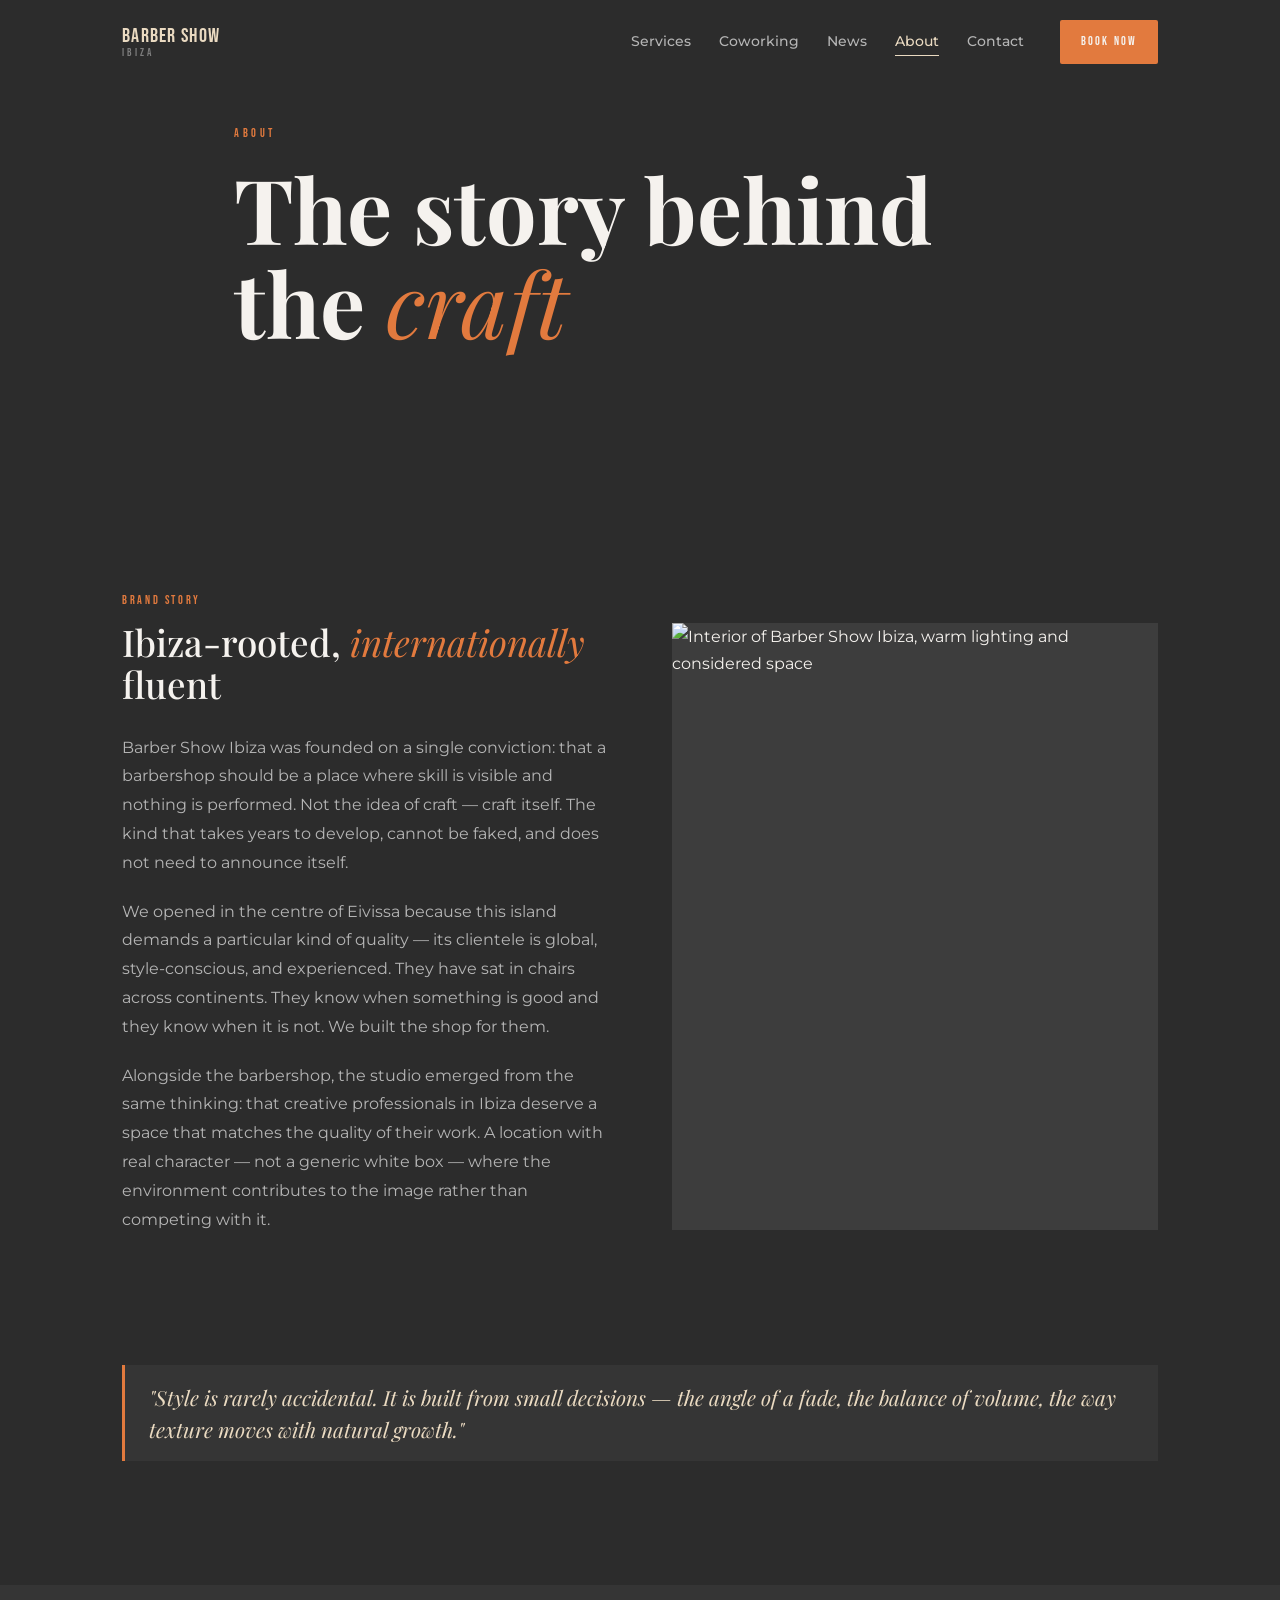
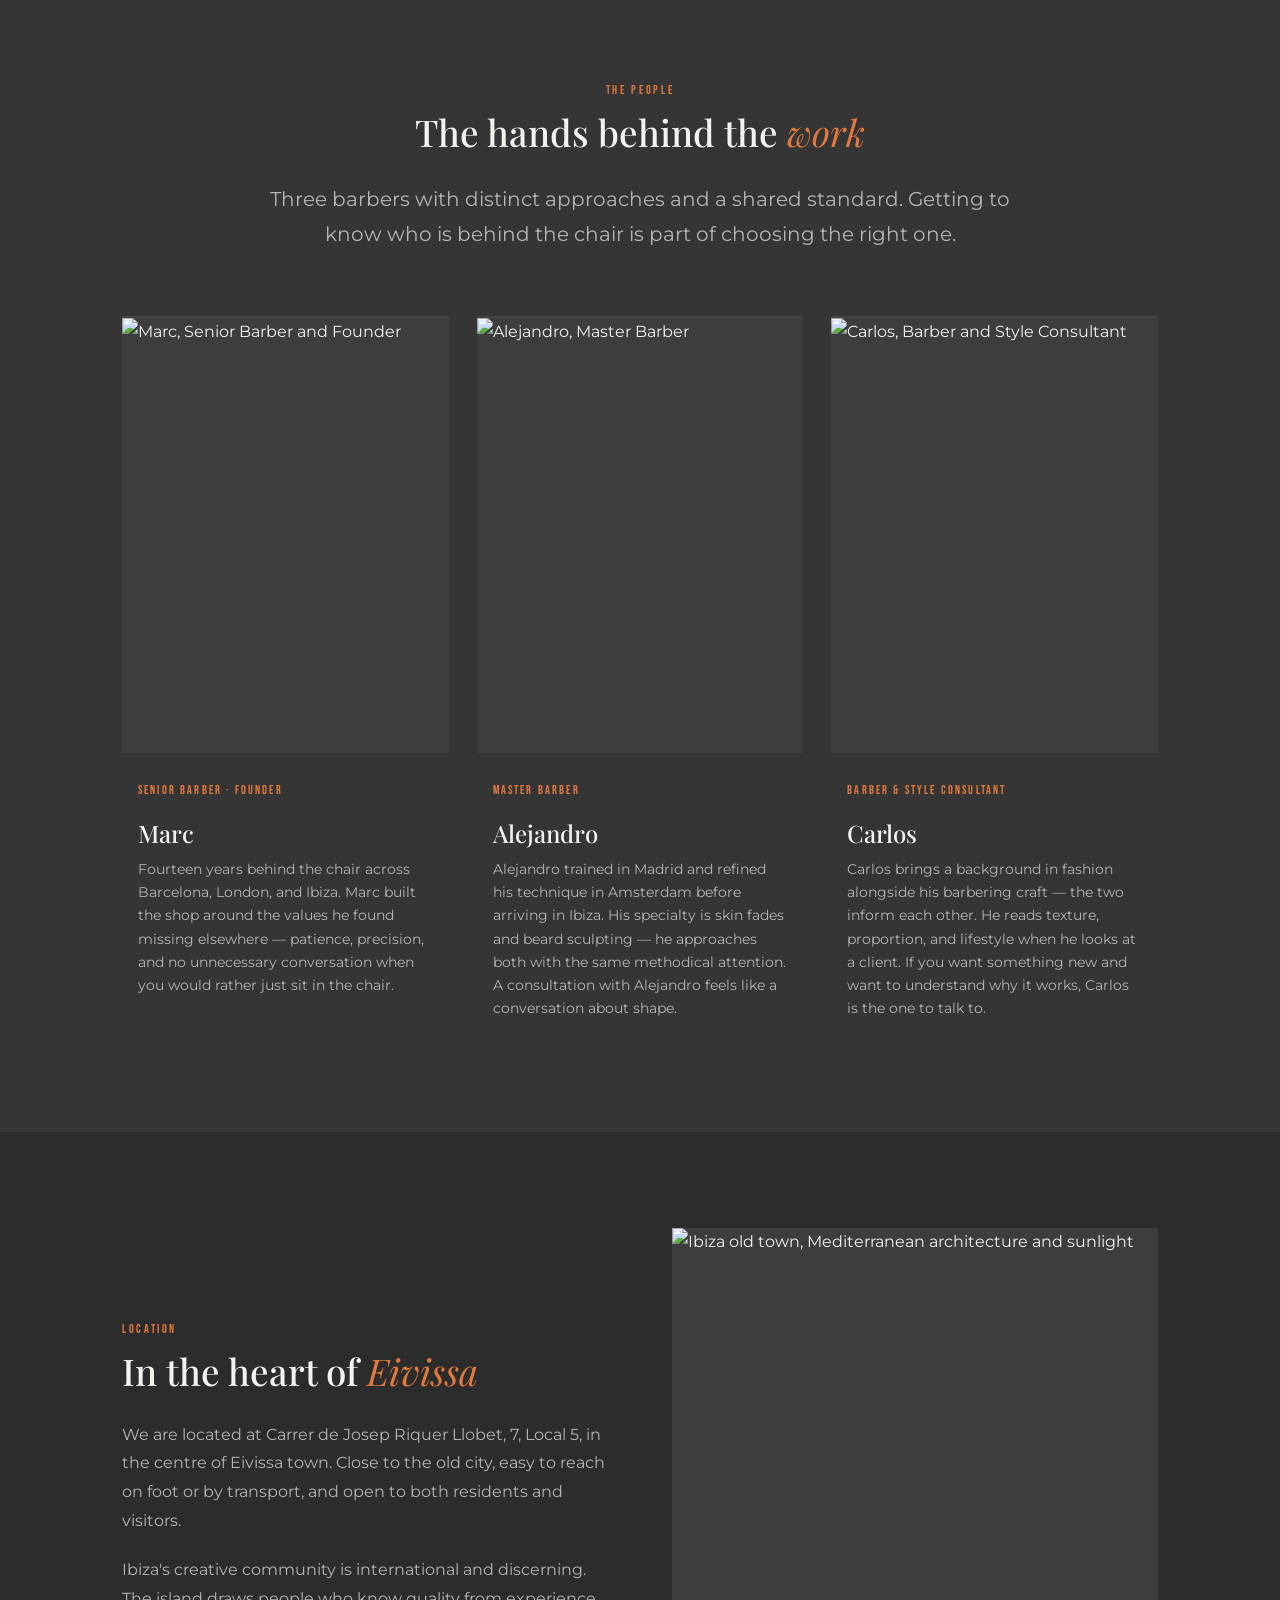
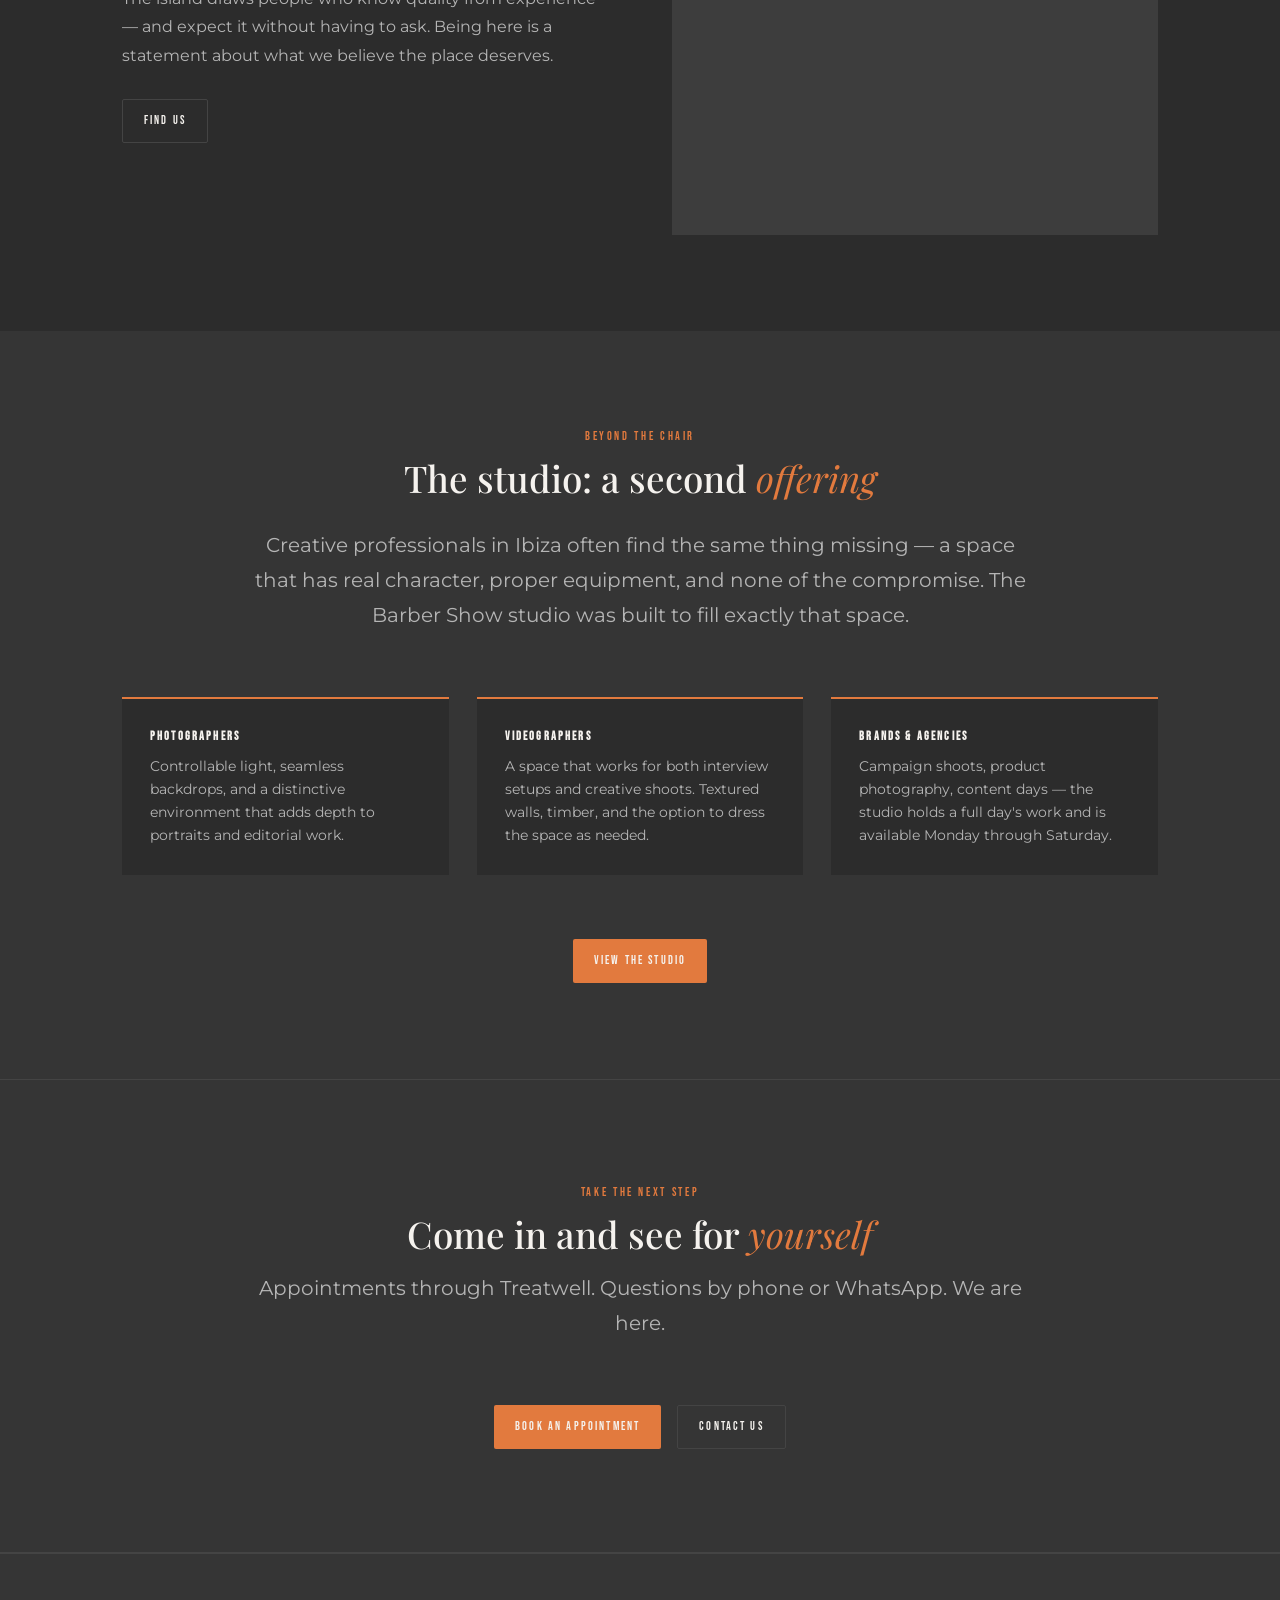
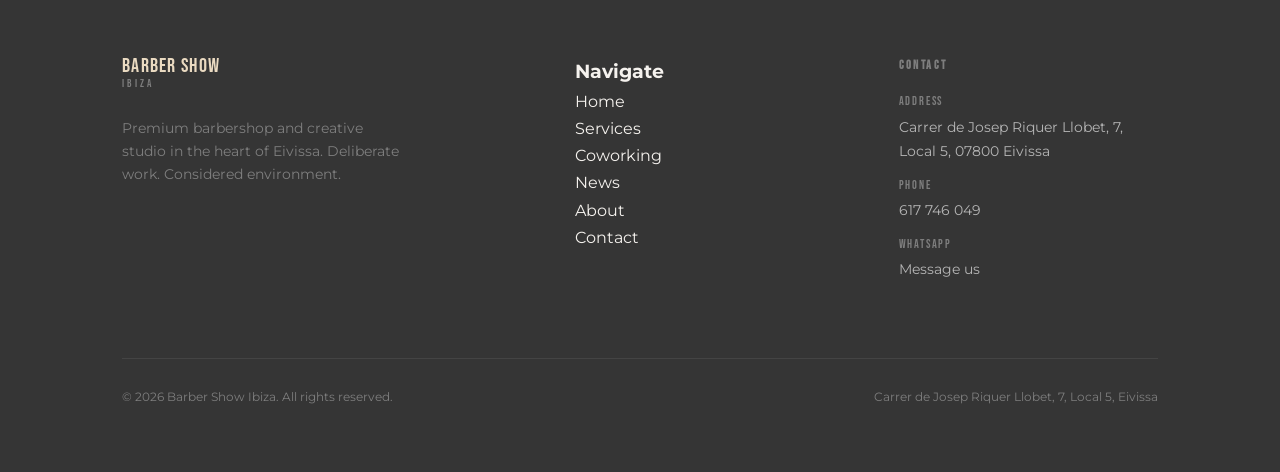
==== about.html @ bbf686bc "Initial build — Barber Show Ibiza website Full static site: 7 pages (Home, About, Services, Coworkin" ====
<!DOCTYPE html>
<html lang="en">
<head>
  <meta charset="UTF-8">
  <meta name="viewport" content="width=device-width, initial-scale=1.0">
  <title>About — Barber Show Ibiza</title>
  <meta name="description" content="The story behind Barber Show Ibiza. A premium barbershop and creative studio rooted in craft, precision, and the culture of Eivissa.">
  <link rel="preconnect" href="https://fonts.googleapis.com">
  <link rel="preconnect" href="https://fonts.gstatic.com" crossorigin>
  <link href="https://fonts.googleapis.com/css2?family=Bebas+Neue&family=Montserrat:wght@400;500&family=Playfair+Display:ital,wght@0,500;0,700;1,300&family=Roboto+Slab:wght@400;500&display=swap" rel="stylesheet">
  <link rel="stylesheet" href="css/main.css">
</head>
<body>

  <a href="#main" class="btn btn--outline" style="position:absolute;top:-100px;left:1rem;z-index:200;transition:top 200ms;" onfocus="this.style.top='1rem'" onblur="this.style.top='-100px'">Skip to content</a>

  <header class="site-header" role="banner">
    <div class="container">
      <a href="index.html" class="logo" aria-label="Barber Show Ibiza — home">
        <span class="logo__main">Barber Show</span>
        <span class="logo__sub">Ibiza</span>
      </a>
      <nav class="site-nav" aria-label="Primary">
        <a href="services.html" class="site-nav__link">Services</a>
        <a href="coworking.html" class="site-nav__link">Coworking</a>
        <a href="news.html" class="site-nav__link">News</a>
        <a href="about.html" class="site-nav__link" aria-current="page">About</a>
        <a href="contact.html" class="site-nav__link">Contact</a>
        <a href="https://widget.treatwell.es/establecimiento/the-barber-show/" class="btn btn--primary nav-book" target="_blank" rel="noopener noreferrer">Book Now</a>
      </nav>
      <button class="nav-toggle" aria-expanded="false" aria-controls="nav-overlay" aria-label="Open menu">
        <span></span><span></span><span></span>
      </button>
    </div>
  </header>

  <div class="nav-overlay" id="nav-overlay" role="dialog" aria-modal="true" aria-label="Navigation">
    <a href="services.html" class="nav-overlay__link">Services</a>
    <a href="coworking.html" class="nav-overlay__link">Coworking</a>
    <a href="news.html" class="nav-overlay__link">News</a>
    <a href="about.html" class="nav-overlay__link">About</a>
    <a href="contact.html" class="nav-overlay__link">Contact</a>
    <a href="https://widget.treatwell.es/establecimiento/the-barber-show/" class="btn btn--primary nav-overlay__book" target="_blank" rel="noopener noreferrer">Book Now</a>
  </div>

  <main id="main">

    <!-- ── HERO ── -->
    <section class="page-hero page-hero--short" aria-labelledby="about-hero-title">
      <div class="page-hero__bg" style="background-image: url('https://images.unsplash.com/photo-1585747860715-2ba37e788b70?auto=format&fit=crop&w=1920&q=80');" role="img" aria-label="Barber at work, focused on technique"></div>
      <div class="container">
        <span class="hero-eyebrow">About</span>
        <h1 class="hero-title" id="about-hero-title">The story behind the <em>craft</em></h1>
      </div>
    </section>

    <!-- ── BRAND STORY ── -->
    <section class="section" aria-labelledby="brand-story-title">
      <div class="container">
        <div class="split">
          <div class="split__content">
            <span class="eyebrow">Brand Story</span>
            <h2 class="section-title" id="brand-story-title">Ibiza-rooted, <em>internationally</em> fluent</h2>
            <p style="color: var(--text-muted); line-height: 1.8; margin-bottom: 1.25rem;">Barber Show Ibiza was founded on a single conviction: that a barbershop should be a place where skill is visible and nothing is performed. Not the idea of craft — craft itself. The kind that takes years to develop, cannot be faked, and does not need to announce itself.</p>
            <p style="color: var(--text-muted); line-height: 1.8; margin-bottom: 1.25rem;">We opened in the centre of Eivissa because this island demands a particular kind of quality — its clientele is global, style-conscious, and experienced. They have sat in chairs across continents. They know when something is good and they know when it is not. We built the shop for them.</p>
            <p style="color: var(--text-muted); line-height: 1.8; margin-bottom: var(--space-md);">Alongside the barbershop, the studio emerged from the same thinking: that creative professionals in Ibiza deserve a space that matches the quality of their work. A location with real character — not a generic white box — where the environment contributes to the image rather than competing with it.</p>
          </div>
          <div class="split__img">
            <img src="https://images.unsplash.com/photo-1599351431202-1e0f0137899a?auto=format&fit=crop&w=900&q=80" alt="Interior of Barber Show Ibiza, warm lighting and considered space" loading="lazy" width="900" height="1125">
          </div>
        </div>

        <div class="pullquote" style="margin-top: var(--space-xl);">
          <p>"Style is rarely accidental. It is built from small decisions — the angle of a fade, the balance of volume, the way texture moves with natural growth."</p>
        </div>
      </div>
    </section>

    <!-- ── TEAM ── -->
    <section class="section section--alt" aria-labelledby="team-title">
      <div class="container">
        <div class="section-header section-header--centered">
          <span class="eyebrow">The People</span>
          <h2 class="section-title" id="team-title">The hands behind the <em>work</em></h2>
          <p class="section-lead">Three barbers with distinct approaches and a shared standard. Getting to know who is behind the chair is part of choosing the right one.</p>
        </div>
        <div class="team-grid">
          <article class="team-card card">
            <div class="team-card__img">
              <img src="https://images.unsplash.com/photo-1506794778202-cad84cf45f1d?auto=format&fit=crop&w=600&q=80" alt="Marc, Senior Barber and Founder" loading="lazy" width="600" height="800">
            </div>
            <div class="team-card__body">
              <span class="team-card__role">Senior Barber · Founder</span>
              <h3 class="team-card__name">Marc</h3>
              <p class="team-card__bio">Fourteen years behind the chair across Barcelona, London, and Ibiza. Marc built the shop around the values he found missing elsewhere — patience, precision, and no unnecessary conversation when you would rather just sit in the chair.</p>
            </div>
          </article>
          <article class="team-card card">
            <div class="team-card__img">
              <img src="https://images.unsplash.com/photo-1507003211169-0a1dd7228f2d?auto=format&fit=crop&w=600&q=80" alt="Alejandro, Master Barber" loading="lazy" width="600" height="800">
            </div>
            <div class="team-card__body">
              <span class="team-card__role">Master Barber</span>
              <h3 class="team-card__name">Alejandro</h3>
              <p class="team-card__bio">Alejandro trained in Madrid and refined his technique in Amsterdam before arriving in Ibiza. His specialty is skin fades and beard sculpting — he approaches both with the same methodical attention. A consultation with Alejandro feels like a conversation about shape.</p>
            </div>
          </article>
          <article class="team-card card">
            <div class="team-card__img">
              <img src="https://images.unsplash.com/photo-1472099645785-5658abf4ff4e?auto=format&fit=crop&w=600&q=80" alt="Carlos, Barber and Style Consultant" loading="lazy" width="600" height="800">
            </div>
            <div class="team-card__body">
              <span class="team-card__role">Barber &amp; Style Consultant</span>
              <h3 class="team-card__name">Carlos</h3>
              <p class="team-card__bio">Carlos brings a background in fashion alongside his barbering craft — the two inform each other. He reads texture, proportion, and lifestyle when he looks at a client. If you want something new and want to understand why it works, Carlos is the one to talk to.</p>
            </div>
          </article>
        </div>
      </div>
    </section>

    <!-- ── LOCATION ── -->
    <section class="section" aria-labelledby="location-title">
      <div class="container">
        <div class="split split--reverse">
          <div class="split__img">
            <img src="https://images.unsplash.com/photo-1504512485720-7d8fbf882bb0?auto=format&fit=crop&w=900&q=80" alt="Ibiza old town, Mediterranean architecture and sunlight" loading="lazy" width="900" height="1125">
          </div>
          <div class="split__content">
            <span class="eyebrow">Location</span>
            <h2 class="section-title" id="location-title">In the heart of <em>Eivissa</em></h2>
            <p style="color: var(--text-muted); line-height: 1.8; margin-bottom: 1.25rem;">We are located at Carrer de Josep Riquer Llobet, 7, Local 5, in the centre of Eivissa town. Close to the old city, easy to reach on foot or by transport, and open to both residents and visitors.</p>
            <p style="color: var(--text-muted); line-height: 1.8; margin-bottom: var(--space-md);">Ibiza's creative community is international and discerning. The island draws people who know quality from experience — and expect it without having to ask. Being here is a statement about what we believe the place deserves.</p>
            <a href="contact.html" class="btn btn--outline">Find Us</a>
          </div>
        </div>
      </div>
    </section>

    <!-- ── COWORKING FEATURE ── -->
    <section class="section section--alt" aria-labelledby="about-studio-title">
      <div class="container">
        <div class="section-header section-header--centered">
          <span class="eyebrow">Beyond the Chair</span>
          <h2 class="section-title" id="about-studio-title">The studio: a second <em>offering</em></h2>
          <p class="section-lead">Creative professionals in Ibiza often find the same thing missing — a space that has real character, proper equipment, and none of the compromise. The Barber Show studio was built to fill exactly that space.</p>
        </div>
        <div style="display: grid; grid-template-columns: 1fr 1fr 1fr; gap: var(--space-md); margin-top: var(--space-md);">
          <div style="background: var(--bg); padding: var(--space-md); border-top: 2px solid var(--orange);">
            <h3 style="font-family: var(--f-display); font-size: var(--fs-xs); letter-spacing: 0.18em; text-transform: uppercase; color: var(--text); margin-bottom: 0.5rem;">Photographers</h3>
            <p style="font-size: var(--fs-sm); color: var(--text-muted); line-height: 1.65;">Controllable light, seamless backdrops, and a distinctive environment that adds depth to portraits and editorial work.</p>
          </div>
          <div style="background: var(--bg); padding: var(--space-md); border-top: 2px solid var(--orange);">
            <h3 style="font-family: var(--f-display); font-size: var(--fs-xs); letter-spacing: 0.18em; text-transform: uppercase; color: var(--text); margin-bottom: 0.5rem;">Videographers</h3>
            <p style="font-size: var(--fs-sm); color: var(--text-muted); line-height: 1.65;">A space that works for both interview setups and creative shoots. Textured walls, timber, and the option to dress the space as needed.</p>
          </div>
          <div style="background: var(--bg); padding: var(--space-md); border-top: 2px solid var(--orange);">
            <h3 style="font-family: var(--f-display); font-size: var(--fs-xs); letter-spacing: 0.18em; text-transform: uppercase; color: var(--text); margin-bottom: 0.5rem;">Brands &amp; Agencies</h3>
            <p style="font-size: var(--fs-sm); color: var(--text-muted); line-height: 1.65;">Campaign shoots, product photography, content days — the studio holds a full day's work and is available Monday through Saturday.</p>
          </div>
        </div>
        <div style="text-align: center; margin-top: var(--space-lg);">
          <a href="coworking.html" class="btn btn--primary">View the Studio</a>
        </div>
      </div>
    </section>

    <!-- ── CTA ── -->
    <section class="cta-band" aria-labelledby="about-cta-title">
      <div class="container">
        <span class="eyebrow" style="text-align: center; display: block;">Take the next step</span>
        <h2 class="section-title" id="about-cta-title">Come in and see for <em>yourself</em></h2>
        <p class="section-lead">Appointments through Treatwell. Questions by phone or WhatsApp. We are here.</p>
        <div class="hero-actions" style="justify-content: center;">
          <a href="https://widget.treatwell.es/establecimiento/the-barber-show/" class="btn btn--primary" target="_blank" rel="noopener noreferrer">Book an Appointment</a>
          <a href="contact.html" class="btn btn--outline">Contact Us</a>
        </div>
      </div>
    </section>

  </main>

  <footer class="site-footer" role="contentinfo">
    <div class="container">
      <div class="footer-grid">
        <div class="footer-brand">
          <a href="index.html" class="logo" aria-label="Barber Show Ibiza — home">
            <span class="logo__main">Barber Show</span>
            <span class="logo__sub">Ibiza</span>
          </a>
          <p>Premium barbershop and creative studio in the heart of Eivissa. Deliberate work. Considered environment.</p>
        </div>
        <nav aria-label="Footer navigation">
          <h3>Navigate</h3>
          <ul>
            <li><a href="index.html">Home</a></li>
            <li><a href="services.html">Services</a></li>
            <li><a href="coworking.html">Coworking</a></li>
            <li><a href="news.html">News</a></li>
            <li><a href="about.html">About</a></li>
            <li><a href="contact.html">Contact</a></li>
          </ul>
        </nav>
        <div class="footer-col">
          <h3>Contact</h3>
          <div class="footer-contact-item">
            <span>Address</span>
            <span>Carrer de Josep Riquer Llobet, 7, Local 5, 07800 Eivissa</span>
          </div>
          <div class="footer-contact-item">
            <span>Phone</span>
            <a href="tel:617746049">617 746 049</a>
          </div>
          <div class="footer-contact-item">
            <span>WhatsApp</span>
            <a href="https://wa.me/617746049" target="_blank" rel="noopener noreferrer">Message us</a>
          </div>
        </div>
      </div>
      <div class="footer-bottom">
        <p>&copy; 2026 Barber Show Ibiza. All rights reserved.</p>
        <p>Carrer de Josep Riquer Llobet, 7, Local 5, Eivissa</p>
      </div>
    </div>
  </footer>

  <script src="https://cdnjs.cloudflare.com/ajax/libs/gsap/3.12.5/gsap.min.js" defer></script>
  <script src="https://cdnjs.cloudflare.com/ajax/libs/gsap/3.12.5/ScrollTrigger.min.js" defer></script>
  <script src="js/main.js" defer></script>
</body>
</html>
---- css/main.css ----
/* ─────────────────────────────────────────
   TOKENS
───────────────────────────────────────── */
:root {
  --bg:           #2C2C2C;
  --bg-card:      #353535;
  --bg-light:     #3D3D3D;
  --bg-rule:      #444444;
  --text:         #F5F2EE;
  --text-muted:   #B5B5B5;
  --text-subtle:  #7E7E7E;
  --accent:       #EADAC1;
  --accent-hover: #D9CFC3;
  --orange:       #E27A3E;
  --orange-dark:  #B15A2A;

  --f-display: 'Bebas Neue', sans-serif;
  --f-heading: 'Playfair Display', serif;
  --f-body:    'Montserrat', sans-serif;
  --f-slab:    'Roboto Slab', serif;

  --fs-hero:    clamp(2.75rem, 7vw,   6rem);
  --fs-h1:      clamp(2rem,    4vw,   3rem);
  --fs-h2:      clamp(1.5rem,  3.2vw, 2.3rem);
  --fs-h3:      clamp(1.25rem, 2.5vw, 1.8rem);
  --fs-h4:      clamp(1.1rem,  2vw,   1.5rem);
  --fs-body-lg: clamp(1rem,    1.6vw, 1.25rem);
  --fs-body:    1rem;
  --fs-sm:      0.875rem;
  --fs-xs:      0.75rem;

  --space-xs:      0.5rem;
  --space-sm:      1rem;
  --space-md:      1.75rem;
  --space-lg:      clamp(2.5rem, 5vw, 4rem);
  --space-xl:      clamp(4rem, 8vw, 6.5rem);
  --section-pad:   clamp(4rem, 8vw, 6rem);
  --container-max: 1100px;
  --container-px:  clamp(1.25rem, 5vw, 2rem);

  --radius: 2px;
  --transition: 180ms ease-out;
}

/* ─────────────────────────────────────────
   RESET
───────────────────────────────────────── */
*, *::before, *::after { box-sizing: border-box; margin: 0; padding: 0; }
img, video { display: block; max-width: 100%; }
ul { list-style: none; }
a { color: inherit; text-decoration: none; }
button { cursor: pointer; border: none; background: none; font: inherit; }

/* ─────────────────────────────────────────
   BASE
───────────────────────────────────────── */
html { scroll-behavior: smooth; }

body {
  background: var(--bg);
  color: var(--text);
  font-family: var(--f-body);
  font-size: var(--fs-body);
  line-height: 1.7;
  -webkit-font-smoothing: antialiased;
  overflow-x: hidden;
}

:focus-visible {
  outline: 2px solid var(--orange);
  outline-offset: 3px;
}

/* ─────────────────────────────────────────
   LAYOUT
───────────────────────────────────────── */
.container {
  max-width: var(--container-max);
  margin-inline: auto;
  padding-inline: var(--container-px);
}

.section {
  padding-block: var(--section-pad);
}

.section--alt {
  background: var(--bg-card);
}

/* ─────────────────────────────────────────
   TYPOGRAPHY UTILITIES
───────────────────────────────────────── */
.eyebrow {
  display: block;
  font-family: var(--f-display);
  font-size: var(--fs-xs);
  letter-spacing: 0.22em;
  color: var(--orange);
  text-transform: uppercase;
  margin-bottom: 0.6rem;
}

.section-title {
  font-family: var(--f-heading);
  font-size: var(--fs-h2);
  font-weight: 500;
  color: var(--text);
  line-height: 1.15;
  margin-bottom: var(--space-md);
}

.section-title em {
  color: var(--orange);
  font-style: italic;
  font-weight: 300;
}

.section-lead {
  font-size: var(--fs-body-lg);
  color: var(--text-muted);
  max-width: 60ch;
  line-height: 1.75;
  margin-bottom: var(--space-md);
}

.text-accent { color: var(--accent); }
.text-muted  { color: var(--text-muted); }
.text-subtle { color: var(--text-subtle); }

/* ─────────────────────────────────────────
   BUTTONS
───────────────────────────────────────── */
.btn {
  display: inline-flex;
  align-items: center;
  gap: 0.5rem;
  font-family: var(--f-display);
  font-size: var(--fs-xs);
  letter-spacing: 0.18em;
  text-transform: uppercase;
  padding: 0.85em 1.75em;
  border-radius: var(--radius);
  transition: background var(--transition), color var(--transition), border-color var(--transition);
  min-height: 44px;
}

.btn--primary {
  background: var(--orange);
  color: var(--text);
}
.btn--primary:hover { background: var(--orange-dark); }

.btn--outline {
  background: transparent;
  color: var(--text);
  border: 1px solid var(--bg-rule);
}
.btn--outline:hover {
  border-color: var(--accent);
  color: var(--accent);
}

.btn--accent {
  background: transparent;
  color: var(--accent);
  border: 1px solid var(--accent);
}
.btn--accent:hover {
  background: var(--accent);
  color: var(--bg);
}

/* ─────────────────────────────────────────
   HEADER
───────────────────────────────────────── */
.site-header {
  position: fixed;
  top: 0;
  left: 0;
  right: 0;
  z-index: 100;
  padding-block: 1.25rem;
  transition: background 250ms ease-out, padding 250ms ease-out;
}

.site-header.scrolled {
  background: rgba(44, 44, 44, 0.97);
  backdrop-filter: blur(8px);
  padding-block: 0.85rem;
  border-bottom: 1px solid var(--bg-rule);
}

.site-header .container {
  display: flex;
  align-items: center;
  justify-content: space-between;
}

.logo {
  display: flex;
  flex-direction: column;
  line-height: 1;
  font-family: var(--f-display);
  color: var(--accent);
  letter-spacing: 0.08em;
}

.logo__main {
  font-size: 1.25rem;
}

.logo__sub {
  font-size: 0.7rem;
  letter-spacing: 0.3em;
  color: var(--text-subtle);
  margin-top: 0.1rem;
}

.site-nav {
  display: flex;
  align-items: center;
  gap: var(--space-md);
}

.site-nav__link {
  font-family: var(--f-body);
  font-weight: 500;
  font-size: var(--fs-sm);
  color: var(--text-muted);
  transition: color var(--transition);
  position: relative;
}

.site-nav__link::after {
  content: '';
  position: absolute;
  bottom: -2px;
  left: 0;
  right: 0;
  height: 1px;
  background: var(--accent);
  transform: scaleX(0);
  transform-origin: left;
  transition: transform 250ms ease-out;
}

.site-nav__link:hover { color: var(--text); }
.site-nav__link:hover::after { transform: scaleX(1); }

.site-nav__link[aria-current="page"] {
  color: var(--accent);
}
.site-nav__link[aria-current="page"]::after {
  transform: scaleX(1);
}

.nav-book {
  margin-left: var(--space-xs);
}

/* Hamburger */
.nav-toggle {
  display: none;
  flex-direction: column;
  justify-content: center;
  gap: 5px;
  width: 44px;
  height: 44px;
  padding: 10px;
}

.nav-toggle span {
  display: block;
  height: 1px;
  background: var(--text);
  transition: transform 300ms ease-out, opacity 200ms ease-out, width 300ms ease-out;
  transform-origin: center;
}

.nav-toggle span:nth-child(2) { width: 70%; }

.nav-toggle[aria-expanded="true"] span:nth-child(1) {
  transform: translateY(6px) rotate(45deg);
}
.nav-toggle[aria-expanded="true"] span:nth-child(2) {
  opacity: 0;
  width: 0;
}
.nav-toggle[aria-expanded="true"] span:nth-child(3) {
  transform: translateY(-6px) rotate(-45deg);
}

/* Mobile overlay */
.nav-overlay {
  display: none;
  position: fixed;
  inset: 0;
  z-index: 99;
  background: var(--bg);
  flex-direction: column;
  align-items: center;
  justify-content: center;
  gap: var(--space-md);
  opacity: 0;
  pointer-events: none;
}

.nav-overlay.is-open {
  display: flex;
  opacity: 1;
  pointer-events: auto;
}

.nav-overlay__link {
  font-family: var(--f-heading);
  font-size: var(--fs-h2);
  font-weight: 500;
  color: var(--text-muted);
  transition: color var(--transition);
}

.nav-overlay__link:hover { color: var(--accent); }

.nav-overlay__book {
  margin-top: var(--space-sm);
}

/* ─────────────────────────────────────────
   FOOTER
───────────────────────────────────────── */
.site-footer {
  background: var(--bg-card);
  border-top: 1px solid var(--bg-rule);
  padding-block: var(--space-xl) var(--space-lg);
}

.footer-grid {
  display: grid;
  grid-template-columns: 1.5fr 1fr 1fr;
  gap: var(--space-lg);
}

.footer-brand .logo {
  margin-bottom: var(--space-md);
}

.footer-brand p {
  font-size: var(--fs-sm);
  color: var(--text-subtle);
  max-width: 32ch;
  line-height: 1.65;
}

.footer-col h3 {
  font-family: var(--f-display);
  font-size: var(--fs-xs);
  letter-spacing: 0.2em;
  color: var(--text-subtle);
  text-transform: uppercase;
  margin-bottom: var(--space-sm);
}

.footer-col ul {
  display: flex;
  flex-direction: column;
  gap: 0.6rem;
}

.footer-col a {
  font-size: var(--fs-sm);
  color: var(--text-muted);
  transition: color var(--transition);
}

.footer-col a:hover { color: var(--accent); }

.footer-contact-item {
  display: flex;
  flex-direction: column;
  gap: 0.2rem;
  margin-bottom: 0.75rem;
}

.footer-contact-item span:first-child {
  font-family: var(--f-display);
  font-size: var(--fs-xs);
  letter-spacing: 0.15em;
  color: var(--text-subtle);
  text-transform: uppercase;
}

.footer-contact-item a,
.footer-contact-item span:last-child {
  font-size: var(--fs-sm);
  color: var(--text-muted);
}

.footer-contact-item a:hover { color: var(--accent); }

.footer-bottom {
  margin-top: var(--space-lg);
  padding-top: var(--space-md);
  border-top: 1px solid var(--bg-rule);
  display: flex;
  align-items: center;
  justify-content: space-between;
  flex-wrap: wrap;
  gap: var(--space-sm);
}

.footer-bottom p {
  font-size: var(--fs-xs);
  color: var(--text-subtle);
}

/* ─────────────────────────────────────────
   HERO (shared pattern)
───────────────────────────────────────── */
.page-hero {
  position: relative;
  min-height: 100svh;
  display: flex;
  align-items: flex-end;
  padding-bottom: var(--section-pad);
  padding-top: 6rem;
  overflow: hidden;
}

.page-hero--short {
  min-height: 55vh;
  align-items: center;
}

.page-hero__bg {
  position: absolute;
  inset: 0;
  background-size: cover;
  background-position: center;
  z-index: 0;
}

.page-hero__bg::after {
  content: '';
  position: absolute;
  inset: 0;
  background: linear-gradient(to top, rgba(44,44,44,0.92) 0%, rgba(44,44,44,0.45) 60%, rgba(44,44,44,0.2) 100%);
}

.page-hero .container {
  position: relative;
  z-index: 1;
}

.hero-eyebrow {
  display: inline-block;
  font-family: var(--f-display);
  font-size: var(--fs-xs);
  letter-spacing: 0.3em;
  color: var(--orange);
  text-transform: uppercase;
  margin-bottom: 1rem;
}

.hero-title {
  font-family: var(--f-heading);
  font-size: var(--fs-hero);
  font-weight: 700;
  line-height: 1.05;
  color: var(--text);
  max-width: 14ch;
  margin-bottom: var(--space-md);
}

.hero-title em {
  color: var(--orange);
  font-style: italic;
  font-weight: 300;
}

.hero-sub {
  font-size: var(--fs-body-lg);
  color: var(--text-muted);
  max-width: 46ch;
  margin-bottom: var(--space-lg);
  line-height: 1.7;
}

.hero-actions {
  display: flex;
  flex-wrap: wrap;
  gap: var(--space-sm);
}

/* ─────────────────────────────────────────
   SECTION HEADER PATTERN
───────────────────────────────────────── */
.section-header {
  margin-bottom: var(--space-lg);
}

.section-header--centered {
  text-align: center;
}

.section-header--centered .section-lead {
  margin-inline: auto;
}

/* ─────────────────────────────────────────
   PULLQUOTE
───────────────────────────────────────── */
.pullquote {
  border-left: 3px solid var(--orange);
  padding: 1rem 1.5rem;
  background: var(--bg-card);
  margin-block: var(--space-md);
}

.pullquote p {
  font-family: var(--f-heading);
  font-style: italic;
  font-weight: 300;
  font-size: clamp(1.05rem, 2vw, 1.3rem);
  color: var(--accent);
  line-height: 1.55;
  margin: 0;
}

/* ─────────────────────────────────────────
   CARDS — shared
───────────────────────────────────────── */
.card {
  background: var(--bg-card);
  border-top: 2px solid var(--bg-rule);
  transition: border-color var(--transition);
}

.card:hover { border-color: var(--orange); }

/* ─────────────────────────────────────────
   TEAM CARD
───────────────────────────────────────── */
.team-grid {
  display: grid;
  grid-template-columns: repeat(3, 1fr);
  gap: var(--space-md);
}

.team-card__img {
  aspect-ratio: 3/4;
  overflow: hidden;
  background: var(--bg-light);
}

.team-card__img img {
  width: 100%;
  height: 100%;
  object-fit: cover;
  transition: transform 500ms ease-out;
}

.team-card:hover .team-card__img img {
  transform: scale(1.04);
}

.team-card__body {
  padding: var(--space-md) var(--space-sm) var(--space-sm);
}

.team-card__name {
  font-family: var(--f-heading);
  font-size: var(--fs-h4);
  font-weight: 500;
  color: var(--text);
  margin-bottom: 0.25rem;
}

.team-card__role {
  font-family: var(--f-display);
  font-size: var(--fs-xs);
  letter-spacing: 0.18em;
  color: var(--orange);
  text-transform: uppercase;
  display: block;
  margin-bottom: 0.75rem;
}

.team-card__bio {
  font-size: var(--fs-sm);
  color: var(--text-muted);
  line-height: 1.65;
}

/* ─────────────────────────────────────────
   TESTIMONIAL CARD
───────────────────────────────────────── */
.testimonials-grid {
  display: grid;
  grid-template-columns: repeat(3, 1fr);
  gap: var(--space-md);
}

.testimonial-card {
  padding: var(--space-md);
  background: var(--bg-card);
  border-top: 2px solid var(--orange);
}

.testimonial-card__quote {
  font-family: var(--f-heading);
  font-style: italic;
  font-weight: 300;
  font-size: clamp(0.95rem, 1.8vw, 1.1rem);
  color: var(--accent);
  line-height: 1.6;
  margin-bottom: var(--space-md);
}

.testimonial-card__name {
  font-family: var(--f-display);
  font-size: var(--fs-xs);
  letter-spacing: 0.18em;
  color: var(--text-subtle);
  text-transform: uppercase;
}

.testimonial-card__service {
  font-size: var(--fs-xs);
  color: var(--text-subtle);
  margin-top: 0.2rem;
}

/* ─────────────────────────────────────────
   NEWS CARD
───────────────────────────────────────── */
.news-grid {
  display: grid;
  grid-template-columns: repeat(3, 1fr);
  gap: var(--space-md);
}

.news-card {
  display: flex;
  flex-direction: column;
}

.news-card__img {
  aspect-ratio: 16/10;
  overflow: hidden;
  background: var(--bg-light);
}

.news-card__img img {
  width: 100%;
  height: 100%;
  object-fit: cover;
  transition: transform 500ms ease-out;
}

.news-card:hover .news-card__img img {
  transform: scale(1.04);
}

.news-card__body {
  padding: var(--space-md) 0 var(--space-sm);
  flex: 1;
  display: flex;
  flex-direction: column;
}

.news-card__category {
  font-family: var(--f-display);
  font-size: var(--fs-xs);
  letter-spacing: 0.2em;
  color: var(--orange);
  text-transform: uppercase;
  margin-bottom: 0.5rem;
}

.news-card__title {
  font-family: var(--f-heading);
  font-size: var(--fs-h4);
  font-weight: 500;
  color: var(--text);
  line-height: 1.3;
  margin-bottom: 0.75rem;
}

.news-card__excerpt {
  font-size: var(--fs-sm);
  color: var(--text-muted);
  line-height: 1.65;
  margin-bottom: var(--space-sm);
  flex: 1;
}

.news-card__date {
  font-size: var(--fs-xs);
  color: var(--text-subtle);
}

.news-card__link {
  margin-top: auto;
  font-family: var(--f-display);
  font-size: var(--fs-xs);
  letter-spacing: 0.15em;
  text-transform: uppercase;
  color: var(--accent);
  display: inline-flex;
  align-items: center;
  gap: 0.4rem;
  margin-top: var(--space-sm);
  transition: color var(--transition);
}

.news-card__link:hover { color: var(--orange); }

/* ─────────────────────────────────────────
   SERVICE CARD
───────────────────────────────────────── */
.services-list {
  display: grid;
  grid-template-columns: repeat(2, 1fr);
  gap: 1px;
  background: var(--bg-rule);
  border: 1px solid var(--bg-rule);
}

.service-item {
  background: var(--bg);
  padding: var(--space-md) var(--space-md);
  display: flex;
  align-items: baseline;
  justify-content: space-between;
  gap: var(--space-sm);
  transition: background var(--transition);
}

.service-item:hover { background: var(--bg-card); }

.service-item__name {
  font-family: var(--f-heading);
  font-size: var(--fs-h4);
  font-weight: 500;
  color: var(--text);
}

.service-item__desc {
  font-size: var(--fs-sm);
  color: var(--text-muted);
  margin-top: 0.3rem;
}

.service-item__price {
  font-family: var(--f-display);
  font-size: 1.5rem;
  letter-spacing: 0.05em;
  color: var(--text);
  white-space: nowrap;
}

/* ─────────────────────────────────────────
   VALUE PROPS
───────────────────────────────────────── */
.value-grid {
  display: grid;
  grid-template-columns: repeat(4, 1fr);
  gap: var(--space-md);
}

.value-card {
  padding: var(--space-md) var(--space-md) var(--space-lg);
  background: var(--bg-card);
  border-top: 2px solid var(--orange);
}

.value-card__num {
  font-family: var(--f-display);
  font-size: var(--fs-xs);
  letter-spacing: 0.2em;
  color: var(--text-subtle);
  text-transform: uppercase;
  margin-bottom: 1rem;
}

.value-card__title {
  font-family: var(--f-heading);
  font-size: var(--fs-h3);
  font-weight: 500;
  color: var(--accent);
  margin-bottom: 0.75rem;
}

.value-card__text {
  font-size: var(--fs-sm);
  color: var(--text-muted);
  line-height: 1.65;
}

/* ─────────────────────────────────────────
   SPLIT LAYOUT (image + text)
───────────────────────────────────────── */
.split {
  display: grid;
  grid-template-columns: 1fr 1fr;
  gap: var(--space-lg);
  align-items: center;
}

.split--reverse .split__img { order: 2; }
.split--reverse .split__content { order: 1; }

.split__img {
  aspect-ratio: 4/5;
  overflow: hidden;
  background: var(--bg-light);
}

.split__img img {
  width: 100%;
  height: 100%;
  object-fit: cover;
}

/* ─────────────────────────────────────────
   PRICING TABLE
───────────────────────────────────────── */
.pricing-grid {
  display: grid;
  grid-template-columns: repeat(4, 1fr);
  gap: var(--space-md);
}

.pricing-card {
  background: var(--bg-card);
  padding: var(--space-md);
  border-top: 2px solid var(--bg-rule);
  transition: border-color var(--transition);
}

.pricing-card--featured {
  border-color: var(--orange);
}

.pricing-card:hover { border-color: var(--orange); }

.pricing-card__label {
  font-family: var(--f-display);
  font-size: var(--fs-xs);
  letter-spacing: 0.2em;
  color: var(--text-subtle);
  text-transform: uppercase;
  margin-bottom: var(--space-sm);
}

.pricing-card__price {
  font-family: var(--f-display);
  font-size: clamp(2.5rem, 5vw, 3.5rem);
  letter-spacing: 0.04em;
  color: var(--text);
  line-height: 1;
  margin-bottom: 0.3rem;
}

.pricing-card__unit {
  font-size: var(--fs-sm);
  color: var(--text-muted);
  margin-bottom: var(--space-md);
}

.pricing-card__features {
  list-style: none;
  padding: 0;
  display: flex;
  flex-direction: column;
  gap: 0.5rem;
}

.pricing-card__features li {
  font-size: var(--fs-sm);
  color: var(--text-muted);
  padding-left: 1rem;
  position: relative;
}

.pricing-card__features li::before {
  content: '—';
  position: absolute;
  left: 0;
  color: var(--orange);
}

/* ─────────────────────────────────────────
   FAQ
───────────────────────────────────────── */
.faq-list {
  display: flex;
  flex-direction: column;
  border-top: 1px solid var(--bg-rule);
}

.faq-item {
  border-bottom: 1px solid var(--bg-rule);
}

.faq-item__trigger {
  width: 100%;
  display: flex;
  align-items: center;
  justify-content: space-between;
  padding: var(--space-md) 0;
  font-family: var(--f-heading);
  font-size: var(--fs-h4);
  font-weight: 500;
  color: var(--text);
  text-align: left;
  gap: var(--space-sm);
  transition: color var(--transition);
}

.faq-item__trigger:hover { color: var(--accent); }

.faq-item__icon {
  flex-shrink: 0;
  width: 20px;
  height: 20px;
  position: relative;
}

.faq-item__icon::before,
.faq-item__icon::after {
  content: '';
  position: absolute;
  background: var(--text-subtle);
  transition: transform 300ms ease-out, opacity 200ms ease-out;
}

.faq-item__icon::before {
  width: 100%;
  height: 1px;
  top: 50%;
  transform: translateY(-50%);
}

.faq-item__icon::after {
  width: 1px;
  height: 100%;
  left: 50%;
  transform: translateX(-50%);
}

.faq-item.is-open .faq-item__icon::after {
  transform: translateX(-50%) rotate(90deg);
  opacity: 0;
}

.faq-item__body {
  display: none;
  padding-bottom: var(--space-md);
}

.faq-item.is-open .faq-item__body { display: block; }

.faq-item__body p {
  font-size: var(--fs-sm);
  color: var(--text-muted);
  line-height: 1.75;
}

/* ─────────────────────────────────────────
   AVAILABILITY GRID
───────────────────────────────────────── */
.availability-grid {
  display: grid;
  grid-template-columns: repeat(7, 1fr);
  gap: 0.5rem;
  margin-top: var(--space-md);
}

.avail-day {
  background: var(--bg-card);
  padding: var(--space-sm);
  text-align: center;
}

.avail-day__name {
  font-family: var(--f-display);
  font-size: var(--fs-xs);
  letter-spacing: 0.15em;
  color: var(--text-subtle);
  text-transform: uppercase;
  margin-bottom: 0.5rem;
}

.avail-day__hours {
  font-size: var(--fs-xs);
  color: var(--text-muted);
  line-height: 1.5;
}

.avail-day--closed .avail-day__hours {
  color: var(--text-subtle);
}

/* ─────────────────────────────────────────
   INCLUDED LIST
───────────────────────────────────────── */
.included-grid {
  display: grid;
  grid-template-columns: repeat(3, 1fr);
  gap: var(--space-md);
  margin-top: var(--space-md);
}

.included-item {
  padding: var(--space-md);
  background: var(--bg-card);
  border-left: 3px solid var(--orange);
}

.included-item__title {
  font-family: var(--f-display);
  font-size: var(--fs-xs);
  letter-spacing: 0.18em;
  color: var(--text);
  text-transform: uppercase;
  margin-bottom: 0.5rem;
}

.included-item__desc {
  font-size: var(--fs-sm);
  color: var(--text-muted);
  line-height: 1.6;
}

/* ─────────────────────────────────────────
   STUDIO GALLERY
───────────────────────────────────────── */
.studio-gallery {
  display: grid;
  grid-template-columns: 2fr 1fr;
  grid-template-rows: auto auto;
  gap: var(--space-xs);
}

.studio-gallery__main {
  grid-row: span 2;
  aspect-ratio: 3/4;
  overflow: hidden;
  background: var(--bg-light);
}

.studio-gallery__thumb {
  aspect-ratio: 4/3;
  overflow: hidden;
  background: var(--bg-light);
}

.studio-gallery__main img,
.studio-gallery__thumb img {
  width: 100%;
  height: 100%;
  object-fit: cover;
}

/* ─────────────────────────────────────────
   CONTACT PAGE
───────────────────────────────────────── */
.contact-paths {
  display: grid;
  grid-template-columns: 1fr 1fr;
  gap: var(--space-md);
  margin-top: var(--space-lg);
}

.contact-path {
  background: var(--bg-card);
  padding: var(--space-lg);
  border-top: 2px solid var(--bg-rule);
  display: flex;
  flex-direction: column;
  gap: var(--space-md);
}

.contact-path--barbershop { border-color: var(--orange); }
.contact-path--studio { border-color: var(--accent); }

.contact-path__label {
  font-family: var(--f-display);
  font-size: var(--fs-xs);
  letter-spacing: 0.22em;
  text-transform: uppercase;
  color: var(--orange);
}

.contact-path--studio .contact-path__label { color: var(--accent); }

.contact-path__title {
  font-family: var(--f-heading);
  font-size: var(--fs-h3);
  font-weight: 500;
  color: var(--text);
  line-height: 1.2;
}

.contact-path__desc {
  font-size: var(--fs-sm);
  color: var(--text-muted);
  line-height: 1.65;
}

.contact-details-grid {
  display: grid;
  grid-template-columns: 1fr 1fr;
  gap: var(--space-lg);
}

.contact-detail-group h3 {
  font-family: var(--f-display);
  font-size: var(--fs-xs);
  letter-spacing: 0.2em;
  color: var(--orange);
  text-transform: uppercase;
  margin-bottom: var(--space-sm);
}

.contact-detail-item {
  margin-bottom: 0.75rem;
}

.contact-detail-item span:first-child {
  display: block;
  font-family: var(--f-display);
  font-size: var(--fs-xs);
  letter-spacing: 0.15em;
  color: var(--text-subtle);
  text-transform: uppercase;
  margin-bottom: 0.2rem;
}

.contact-detail-item a,
.contact-detail-item p {
  font-size: var(--fs-body);
  color: var(--text-muted);
  transition: color var(--transition);
}

.contact-detail-item a:hover { color: var(--accent); }

.hours-table {
  width: 100%;
  border-collapse: collapse;
}

.hours-table tr {
  border-bottom: 1px solid var(--bg-rule);
}

.hours-table td {
  padding: 0.6rem 0;
  font-size: var(--fs-sm);
  color: var(--text-muted);
}

.hours-table td:last-child {
  text-align: right;
  color: var(--text);
}

.map-embed {
  aspect-ratio: 16/7;
  background: var(--bg-card);
  overflow: hidden;
  margin-top: var(--space-lg);
}

.map-embed iframe {
  width: 100%;
  height: 100%;
  border: 0;
  filter: grayscale(0.8) invert(0.9) contrast(0.85);
}

/* ─────────────────────────────────────────
   ARTICLE PAGE
───────────────────────────────────────── */
.article-hero {
  aspect-ratio: 21/9;
  overflow: hidden;
  position: relative;
  background: var(--bg-light);
}

.article-hero img {
  width: 100%;
  height: 100%;
  object-fit: cover;
}

.article-header {
  padding-block: var(--space-xl) var(--space-md);
  border-bottom: 1px solid var(--bg-rule);
  margin-bottom: var(--space-lg);
}

.article-meta {
  display: flex;
  align-items: center;
  gap: var(--space-md);
  margin-bottom: var(--space-md);
}

.article-category {
  font-family: var(--f-display);
  font-size: var(--fs-xs);
  letter-spacing: 0.2em;
  color: var(--orange);
  text-transform: uppercase;
}

.article-date {
  font-size: var(--fs-xs);
  color: var(--text-subtle);
}

.article-title {
  font-family: var(--f-heading);
  font-size: var(--fs-h1);
  font-weight: 700;
  color: var(--text);
  line-height: 1.1;
  margin-bottom: var(--space-sm);
}

.article-title em {
  color: var(--orange);
  font-style: italic;
  font-weight: 300;
}

.article-intro {
  font-size: var(--fs-body-lg);
  color: var(--text-muted);
  max-width: 60ch;
  line-height: 1.7;
}

.article-body {
  max-width: 68ch;
}

.article-body p {
  color: var(--text-muted);
  line-height: 1.8;
  margin-bottom: 1.25rem;
}

.article-body h2 {
  font-family: var(--f-heading);
  font-size: var(--fs-h3);
  font-weight: 500;
  color: var(--text);
  margin-block: var(--space-md) 0.75rem;
}

.article-share {
  padding-block: var(--space-lg);
  border-top: 1px solid var(--bg-rule);
  display: flex;
  align-items: center;
  gap: var(--space-md);
  flex-wrap: wrap;
}

.share-label {
  font-family: var(--f-display);
  font-size: var(--fs-xs);
  letter-spacing: 0.18em;
  color: var(--text-subtle);
  text-transform: uppercase;
}

.share-links {
  display: flex;
  gap: var(--space-sm);
}

.share-link {
  font-family: var(--f-display);
  font-size: var(--fs-xs);
  letter-spacing: 0.15em;
  text-transform: uppercase;
  color: var(--text-muted);
  padding: 0.5em 1em;
  border: 1px solid var(--bg-rule);
  border-radius: var(--radius);
  transition: color var(--transition), border-color var(--transition);
}

.share-link:hover {
  color: var(--accent);
  border-color: var(--accent);
}

/* ─────────────────────────────────────────
   CTA BAND
───────────────────────────────────────── */
.cta-band {
  background: var(--bg-card);
  border-top: 1px solid var(--bg-rule);
  border-bottom: 1px solid var(--bg-rule);
  padding-block: var(--space-xl);
  text-align: center;
}

.cta-band .section-title { margin-bottom: var(--space-sm); }
.cta-band .section-lead { margin-inline: auto; margin-bottom: var(--space-lg); }

.cta-band .hero-actions { justify-content: center; }

/* ─────────────────────────────────────────
   RESPONSIVE
───────────────────────────────────────── */
@media (max-width: 960px) {
  .value-grid { grid-template-columns: repeat(2, 1fr); }
  .pricing-grid { grid-template-columns: repeat(2, 1fr); }
  .team-grid { grid-template-columns: repeat(2, 1fr); }
  .testimonials-grid { grid-template-columns: repeat(2, 1fr); }
  .news-grid { grid-template-columns: repeat(2, 1fr); }
  .services-list { grid-template-columns: 1fr; }
  .footer-grid { grid-template-columns: 1fr 1fr; }
  .footer-brand { grid-column: span 2; }
  .included-grid { grid-template-columns: repeat(2, 1fr); }
}

@media (max-width: 768px) {
  .site-nav { display: none; }
  .nav-toggle { display: flex; }

  .split {
    grid-template-columns: 1fr;
  }
  .split--reverse .split__img { order: 0; }
  .split--reverse .split__content { order: 0; }

  .contact-paths { grid-template-columns: 1fr; }
  .contact-details-grid { grid-template-columns: 1fr; }

  .studio-gallery {
    grid-template-columns: 1fr;
  }
  .studio-gallery__main { grid-row: auto; }

  .availability-grid { grid-template-columns: repeat(4, 1fr); }
}

@media (max-width: 600px) {
  .value-grid { grid-template-columns: 1fr; }
  .team-grid { grid-template-columns: 1fr; }
  .testimonials-grid { grid-template-columns: 1fr; }
  .news-grid { grid-template-columns: 1fr; }
  .pricing-grid { grid-template-columns: 1fr; }
  .included-grid { grid-template-columns: 1fr; }
  .footer-grid { grid-template-columns: 1fr; }
  .footer-brand { grid-column: auto; }
  .availability-grid { grid-template-columns: repeat(3, 1fr); }

  .page-hero { min-height: 100svh; }
  .hero-title { font-size: clamp(2.25rem, 10vw, 4rem); }
}
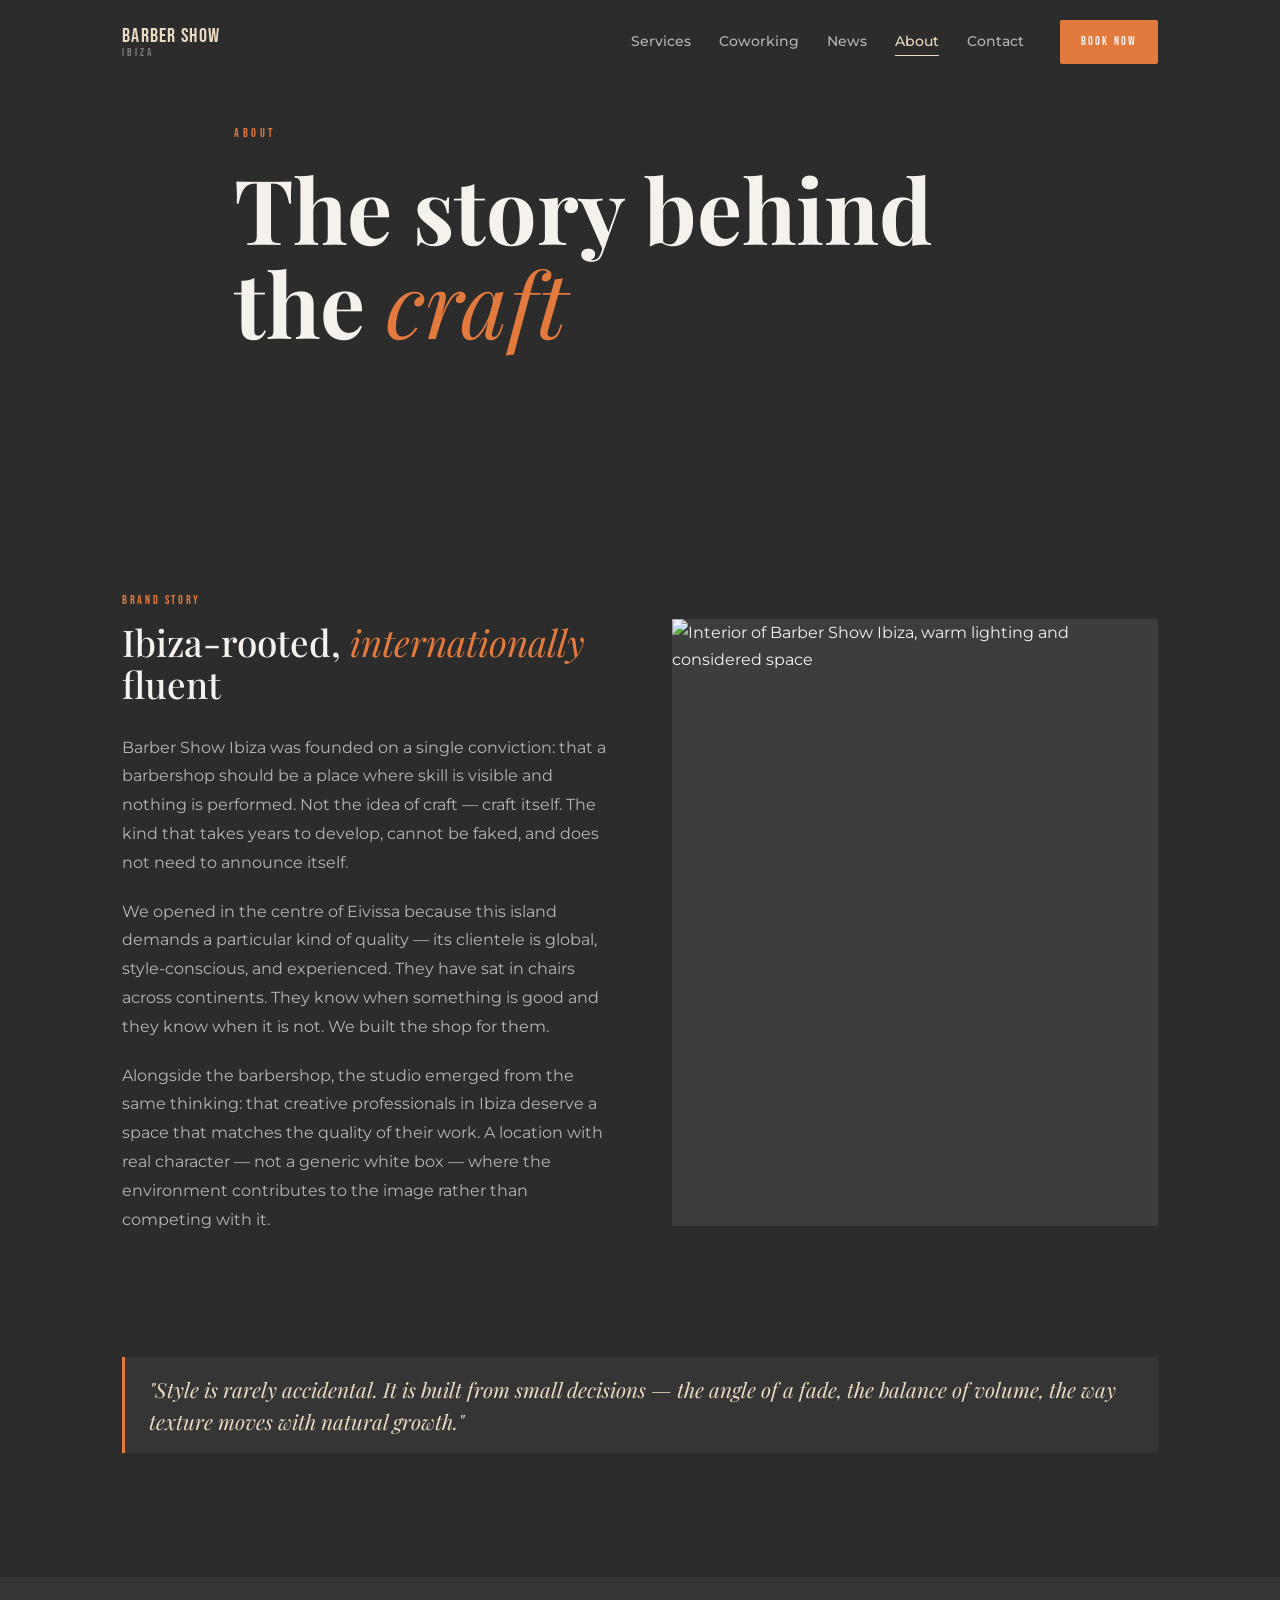
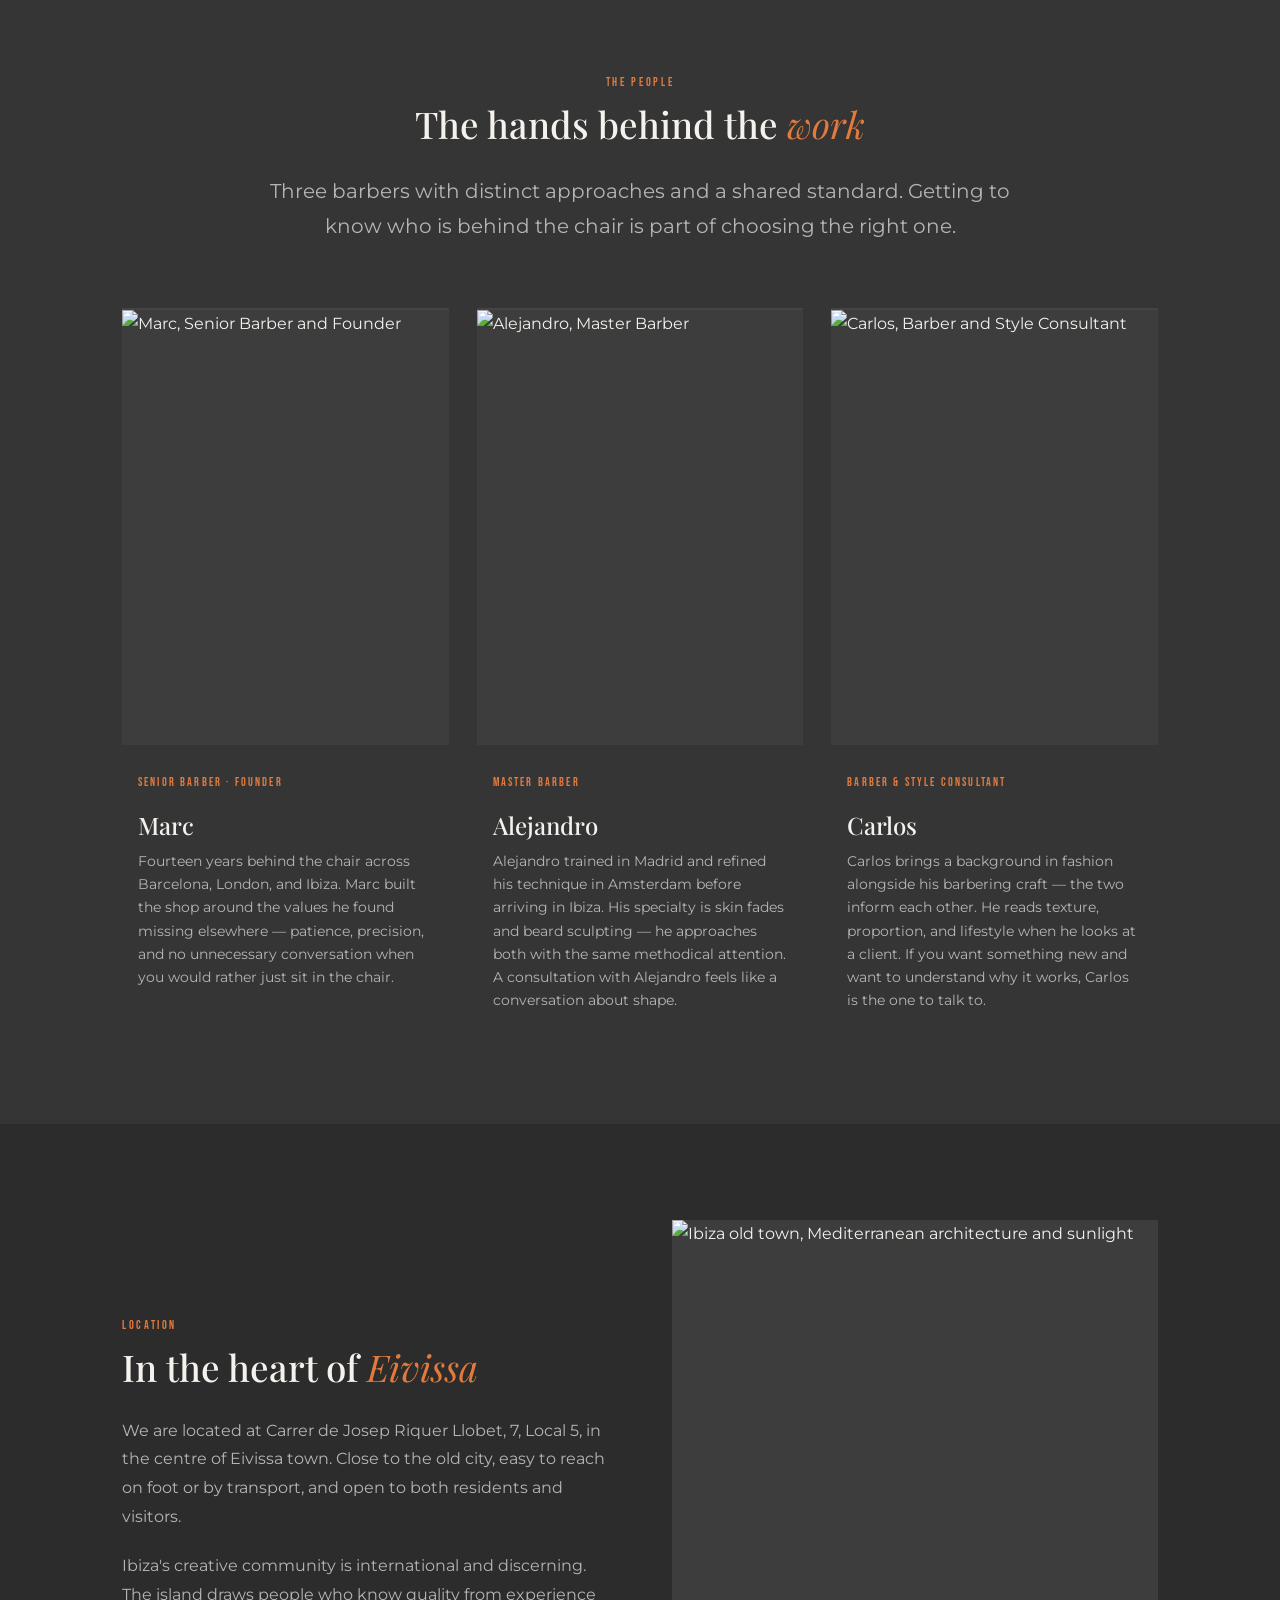
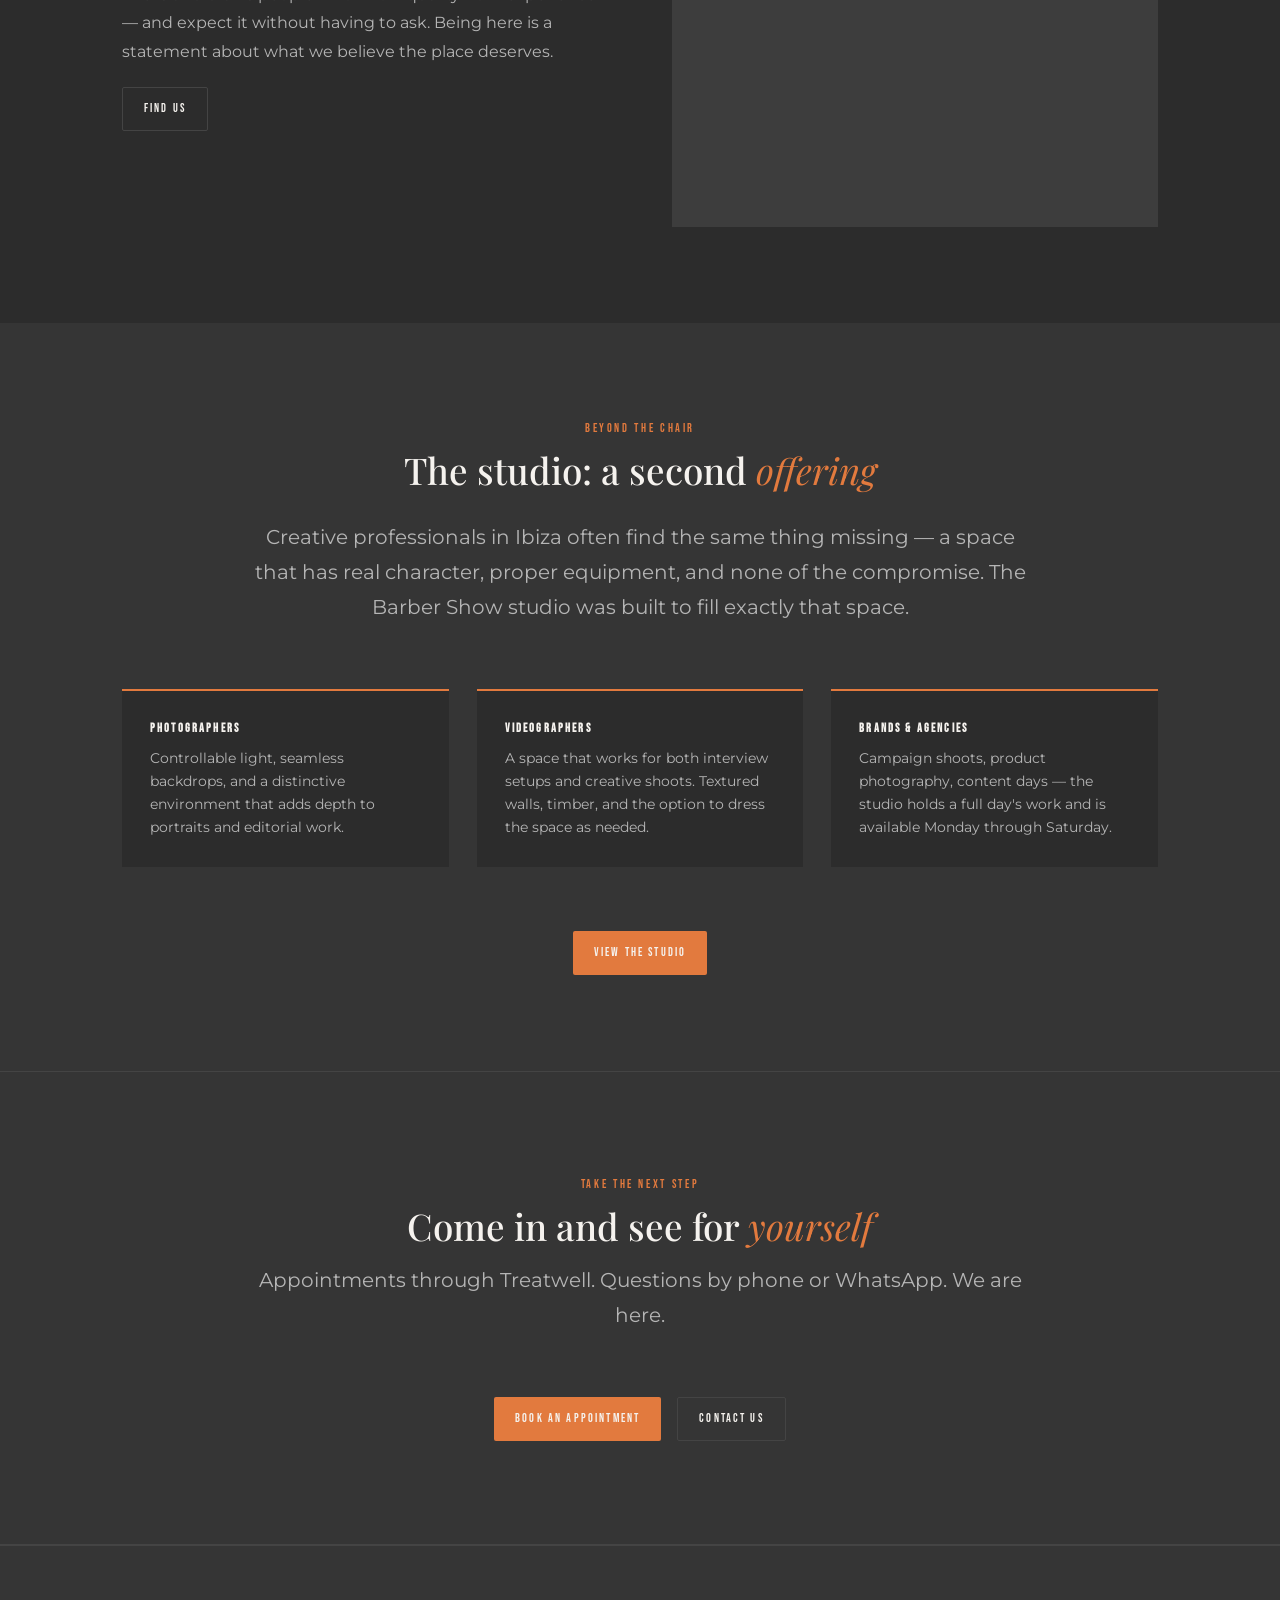
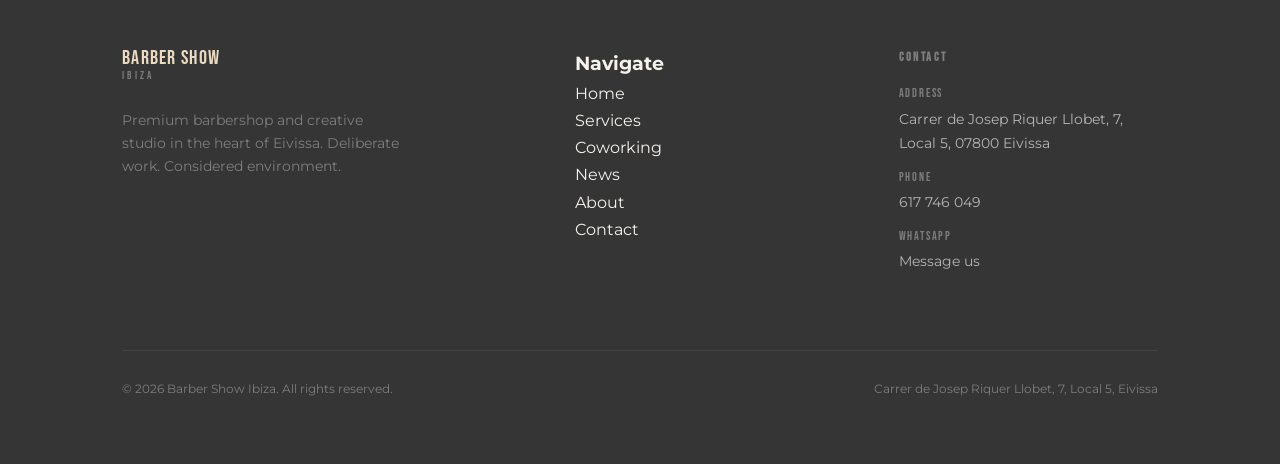
==== commit d1c86442: "Refactor: eliminate inline styles; convert content grids to fluid auto-fill layout - Replace all rep" ====
--- a/about.html
+++ b/about.html
@@ -12,7 +12,7 @@
 </head>
 <body>
 
-  <a href="#main" class="btn btn--outline" style="position:absolute;top:-100px;left:1rem;z-index:200;transition:top 200ms;" onfocus="this.style.top='1rem'" onblur="this.style.top='-100px'">Skip to content</a>
+  <a href="#main" class="btn btn--outline skip-link">Skip to content</a>
 
   <header class="site-header" role="banner">
     <div class="container">
@@ -61,9 +61,9 @@
           <div class="split__content">
             <span class="eyebrow">Brand Story</span>
             <h2 class="section-title" id="brand-story-title">Ibiza-rooted, <em>internationally</em> fluent</h2>
-            <p style="color: var(--text-muted); line-height: 1.8; margin-bottom: 1.25rem;">Barber Show Ibiza was founded on a single conviction: that a barbershop should be a place where skill is visible and nothing is performed. Not the idea of craft — craft itself. The kind that takes years to develop, cannot be faked, and does not need to announce itself.</p>
-            <p style="color: var(--text-muted); line-height: 1.8; margin-bottom: 1.25rem;">We opened in the centre of Eivissa because this island demands a particular kind of quality — its clientele is global, style-conscious, and experienced. They have sat in chairs across continents. They know when something is good and they know when it is not. We built the shop for them.</p>
-            <p style="color: var(--text-muted); line-height: 1.8; margin-bottom: var(--space-md);">Alongside the barbershop, the studio emerged from the same thinking: that creative professionals in Ibiza deserve a space that matches the quality of their work. A location with real character — not a generic white box — where the environment contributes to the image rather than competing with it.</p>
+            <p>Barber Show Ibiza was founded on a single conviction: that a barbershop should be a place where skill is visible and nothing is performed. Not the idea of craft — craft itself. The kind that takes years to develop, cannot be faked, and does not need to announce itself.</p>
+            <p>We opened in the centre of Eivissa because this island demands a particular kind of quality — its clientele is global, style-conscious, and experienced. They have sat in chairs across continents. They know when something is good and they know when it is not. We built the shop for them.</p>
+            <p>Alongside the barbershop, the studio emerged from the same thinking: that creative professionals in Ibiza deserve a space that matches the quality of their work. A location with real character — not a generic white box — where the environment contributes to the image rather than competing with it.</p>
           </div>
           <div class="split__img">
             <img src="https://images.unsplash.com/photo-1599351431202-1e0f0137899a?auto=format&fit=crop&w=900&q=80" alt="Interior of Barber Show Ibiza, warm lighting and considered space" loading="lazy" width="900" height="1125">
@@ -129,8 +129,8 @@
           <div class="split__content">
             <span class="eyebrow">Location</span>
             <h2 class="section-title" id="location-title">In the heart of <em>Eivissa</em></h2>
-            <p style="color: var(--text-muted); line-height: 1.8; margin-bottom: 1.25rem;">We are located at Carrer de Josep Riquer Llobet, 7, Local 5, in the centre of Eivissa town. Close to the old city, easy to reach on foot or by transport, and open to both residents and visitors.</p>
-            <p style="color: var(--text-muted); line-height: 1.8; margin-bottom: var(--space-md);">Ibiza's creative community is international and discerning. The island draws people who know quality from experience — and expect it without having to ask. Being here is a statement about what we believe the place deserves.</p>
+            <p>We are located at Carrer de Josep Riquer Llobet, 7, Local 5, in the centre of Eivissa town. Close to the old city, easy to reach on foot or by transport, and open to both residents and visitors.</p>
+            <p>Ibiza's creative community is international and discerning. The island draws people who know quality from experience — and expect it without having to ask. Being here is a statement about what we believe the place deserves.</p>
             <a href="contact.html" class="btn btn--outline">Find Us</a>
           </div>
         </div>
@@ -145,21 +145,21 @@
           <h2 class="section-title" id="about-studio-title">The studio: a second <em>offering</em></h2>
           <p class="section-lead">Creative professionals in Ibiza often find the same thing missing — a space that has real character, proper equipment, and none of the compromise. The Barber Show studio was built to fill exactly that space.</p>
         </div>
-        <div style="display: grid; grid-template-columns: 1fr 1fr 1fr; gap: var(--space-md); margin-top: var(--space-md);">
-          <div style="background: var(--bg); padding: var(--space-md); border-top: 2px solid var(--orange);">
-            <h3 style="font-family: var(--f-display); font-size: var(--fs-xs); letter-spacing: 0.18em; text-transform: uppercase; color: var(--text); margin-bottom: 0.5rem;">Photographers</h3>
-            <p style="font-size: var(--fs-sm); color: var(--text-muted); line-height: 1.65;">Controllable light, seamless backdrops, and a distinctive environment that adds depth to portraits and editorial work.</p>
-          </div>
-          <div style="background: var(--bg); padding: var(--space-md); border-top: 2px solid var(--orange);">
-            <h3 style="font-family: var(--f-display); font-size: var(--fs-xs); letter-spacing: 0.18em; text-transform: uppercase; color: var(--text); margin-bottom: 0.5rem;">Videographers</h3>
-            <p style="font-size: var(--fs-sm); color: var(--text-muted); line-height: 1.65;">A space that works for both interview setups and creative shoots. Textured walls, timber, and the option to dress the space as needed.</p>
-          </div>
-          <div style="background: var(--bg); padding: var(--space-md); border-top: 2px solid var(--orange);">
-            <h3 style="font-family: var(--f-display); font-size: var(--fs-xs); letter-spacing: 0.18em; text-transform: uppercase; color: var(--text); margin-bottom: 0.5rem;">Brands &amp; Agencies</h3>
-            <p style="font-size: var(--fs-sm); color: var(--text-muted); line-height: 1.65;">Campaign shoots, product photography, content days — the studio holds a full day's work and is available Monday through Saturday.</p>
-          </div>
-        </div>
-        <div style="text-align: center; margin-top: var(--space-lg);">
+        <div class="grid-3col" style="margin-top: var(--space-md);">
+          <div class="feature-box">
+            <h3>Photographers</h3>
+            <p>Controllable light, seamless backdrops, and a distinctive environment that adds depth to portraits and editorial work.</p>
+          </div>
+          <div class="feature-box">
+            <h3>Videographers</h3>
+            <p>A space that works for both interview setups and creative shoots. Textured walls, timber, and the option to dress the space as needed.</p>
+          </div>
+          <div class="feature-box">
+            <h3>Brands &amp; Agencies</h3>
+            <p>Campaign shoots, product photography, content days — the studio holds a full day's work and is available Monday through Saturday.</p>
+          </div>
+        </div>
+        <div class="section-cta">
           <a href="coworking.html" class="btn btn--primary">View the Studio</a>
         </div>
       </div>
@@ -168,10 +168,10 @@
     <!-- ── CTA ── -->
     <section class="cta-band" aria-labelledby="about-cta-title">
       <div class="container">
-        <span class="eyebrow" style="text-align: center; display: block;">Take the next step</span>
+        <span class="eyebrow">Take the next step</span>
         <h2 class="section-title" id="about-cta-title">Come in and see for <em>yourself</em></h2>
         <p class="section-lead">Appointments through Treatwell. Questions by phone or WhatsApp. We are here.</p>
-        <div class="hero-actions" style="justify-content: center;">
+        <div class="hero-actions">
           <a href="https://widget.treatwell.es/establecimiento/the-barber-show/" class="btn btn--primary" target="_blank" rel="noopener noreferrer">Book an Appointment</a>
           <a href="contact.html" class="btn btn--outline">Contact Us</a>
         </div>
--- a/css/main.css
+++ b/css/main.css
@@ -543,7 +543,7 @@
 ───────────────────────────────────────── */
 .team-grid {
   display: grid;
-  grid-template-columns: repeat(3, 1fr);
+  grid-template-columns: repeat(auto-fill, minmax(240px, 1fr));
   gap: var(--space-md);
 }
 
@@ -597,7 +597,7 @@
 ───────────────────────────────────────── */
 .testimonials-grid {
   display: grid;
-  grid-template-columns: repeat(3, 1fr);
+  grid-template-columns: repeat(auto-fill, minmax(260px, 1fr));
   gap: var(--space-md);
 }
 
@@ -636,19 +636,31 @@
 ───────────────────────────────────────── */
 .news-grid {
   display: grid;
-  grid-template-columns: repeat(3, 1fr);
+  grid-template-columns: repeat(auto-fill, minmax(280px, 1fr));
   gap: var(--space-md);
 }
 
 .news-card {
   display: flex;
   flex-direction: column;
+  background: var(--bg-card);
+  border: 1px solid var(--bg-rule);
+  border-top: 2px solid var(--bg-rule);
+  overflow: hidden;
+  transition: border-color 250ms ease-out, transform 300ms ease-out, box-shadow 300ms ease-out;
+}
+
+.news-card:hover {
+  border-color: var(--orange);
+  transform: translateY(-3px);
+  box-shadow: 0 6px 18px rgba(0,0,0,0.18);
 }
 
 .news-card__img {
   aspect-ratio: 16/10;
   overflow: hidden;
   background: var(--bg-light);
+  display: block;
 }
 
 .news-card__img img {
@@ -663,7 +675,7 @@
 }
 
 .news-card__body {
-  padding: var(--space-md) 0 var(--space-sm);
+  padding: var(--space-md);
   flex: 1;
   display: flex;
   flex-direction: column;
@@ -698,10 +710,10 @@
 .news-card__date {
   font-size: var(--fs-xs);
   color: var(--text-subtle);
+  margin-bottom: var(--space-sm);
 }
 
 .news-card__link {
-  margin-top: auto;
   font-family: var(--f-display);
   font-size: var(--fs-xs);
   letter-spacing: 0.15em;
@@ -710,18 +722,53 @@
   display: inline-flex;
   align-items: center;
   gap: 0.4rem;
-  margin-top: var(--space-sm);
+  margin-top: auto;
   transition: color var(--transition);
 }
 
 .news-card__link:hover { color: var(--orange); }
+
+/* ─────────────────────────────────────────
+   CATEGORY FILTERS
+───────────────────────────────────────── */
+.category-filters {
+  display: flex;
+  flex-wrap: wrap;
+  gap: 0.5rem;
+  margin-bottom: var(--space-lg);
+}
+
+.filter-btn {
+  font-family: var(--f-display);
+  font-size: var(--fs-xs);
+  letter-spacing: 0.15em;
+  text-transform: uppercase;
+  padding: 0.45em 1em;
+  border: 1px solid var(--bg-rule);
+  border-radius: var(--radius);
+  color: var(--text-muted);
+  background: transparent;
+  min-height: 36px;
+  transition: border-color var(--transition), color var(--transition), background var(--transition);
+}
+
+.filter-btn:hover {
+  border-color: var(--accent);
+  color: var(--accent);
+}
+
+.filter-btn.is-active {
+  background: var(--orange);
+  border-color: var(--orange);
+  color: var(--text);
+}
 
 /* ─────────────────────────────────────────
    SERVICE CARD
 ───────────────────────────────────────── */
 .services-list {
   display: grid;
-  grid-template-columns: repeat(2, 1fr);
+  grid-template-columns: repeat(auto-fill, minmax(300px, 1fr));
   gap: 1px;
   background: var(--bg-rule);
   border: 1px solid var(--bg-rule);
@@ -765,7 +812,7 @@
 ───────────────────────────────────────── */
 .value-grid {
   display: grid;
-  grid-template-columns: repeat(4, 1fr);
+  grid-template-columns: repeat(auto-fill, minmax(190px, 1fr));
   gap: var(--space-md);
 }
 
@@ -828,7 +875,7 @@
 ───────────────────────────────────────── */
 .pricing-grid {
   display: grid;
-  grid-template-columns: repeat(4, 1fr);
+  grid-template-columns: repeat(auto-fill, minmax(190px, 1fr));
   gap: var(--space-md);
 }
 
@@ -1008,7 +1055,7 @@
 ───────────────────────────────────────── */
 .included-grid {
   display: grid;
-  grid-template-columns: repeat(3, 1fr);
+  grid-template-columns: repeat(auto-fill, minmax(200px, 1fr));
   gap: var(--space-md);
   margin-top: var(--space-md);
 }
@@ -1183,10 +1230,30 @@
 }
 
 /* ─────────────────────────────────────────
+   ARTICLE LAYOUT
+───────────────────────────────────────── */
+.article-layout {
+  display: grid;
+  grid-template-columns: 1fr 260px;
+  gap: var(--space-xl);
+  align-items: start;
+}
+
+@media (max-width: 768px) {
+  .article-layout {
+    grid-template-columns: 1fr;
+  }
+  .article-layout aside {
+    position: static !important;
+  }
+}
+
+/* ─────────────────────────────────────────
    ARTICLE PAGE
 ───────────────────────────────────────── */
 .article-hero {
-  aspect-ratio: 21/9;
+  height: 50vh;
+  min-height: 280px;
   overflow: hidden;
   position: relative;
   background: var(--bg-light);
@@ -1320,18 +1387,318 @@
 .cta-band .hero-actions { justify-content: center; }
 
 /* ─────────────────────────────────────────
+   SKIP LINK
+───────────────────────────────────────── */
+.skip-link {
+  position: absolute;
+  top: -100px;
+  left: 1rem;
+  z-index: 200;
+  transition: top 200ms;
+}
+.skip-link:focus { top: 1rem; }
+
+/* ─────────────────────────────────────────
+   PAGE HEADER (non-hero pages: news, contact)
+───────────────────────────────────────── */
+.page-header {
+  padding-top: clamp(6rem, 12vw, 9rem);
+  padding-bottom: var(--space-xl);
+  background: var(--bg-card);
+  border-bottom: 1px solid var(--bg-rule);
+}
+
+.page-header .section-title {
+  font-size: var(--fs-h1);
+}
+
+/* ─────────────────────────────────────────
+   FEATURE BOXES
+───────────────────────────────────────── */
+.feature-box {
+  background: var(--bg);
+  padding: var(--space-md);
+  border-top: 2px solid var(--orange);
+}
+
+.feature-box h3 {
+  font-family: var(--f-display);
+  font-size: var(--fs-xs);
+  letter-spacing: 0.18em;
+  text-transform: uppercase;
+  color: var(--text);
+  margin-bottom: 0.5rem;
+}
+
+.feature-box p {
+  font-size: var(--fs-sm);
+  color: var(--text-muted);
+  line-height: 1.65;
+}
+
+.feature-box--card {
+  padding: var(--space-md);
+  background: var(--bg-card);
+  border-left: 3px solid var(--bg-rule);
+}
+
+.feature-box--card h3 {
+  font-family: var(--f-heading);
+  font-size: var(--fs-h4);
+  font-weight: 500;
+  color: var(--text);
+  margin-bottom: 0.5rem;
+}
+
+.feature-box--card p {
+  font-size: var(--fs-sm);
+  color: var(--text-muted);
+  line-height: 1.65;
+  margin-bottom: var(--space-sm);
+}
+
+/* ─────────────────────────────────────────
+   PROMO CARD (homepage services preview)
+───────────────────────────────────────── */
+.promo-card {
+  display: block;
+  overflow: hidden;
+  text-decoration: none;
+  background: var(--bg-card);
+  border-top: 2px solid var(--bg-rule);
+  transition: border-color var(--transition);
+}
+
+.promo-card:hover { border-color: var(--orange); }
+
+.promo-card__img {
+  aspect-ratio: 16 / 10;
+  overflow: hidden;
+  background: var(--bg-light);
+}
+
+.promo-card__img img {
+  width: 100%;
+  height: 100%;
+  object-fit: cover;
+  transition: transform 500ms ease-out;
+}
+
+.promo-card:hover .promo-card__img img { transform: scale(1.03); }
+
+.promo-card__body {
+  padding: var(--space-md);
+}
+
+.promo-card__body .eyebrow { margin-bottom: 0.4rem; }
+
+.promo-card__title {
+  font-family: var(--f-heading);
+  font-size: var(--fs-h3);
+  font-weight: 500;
+  color: var(--text);
+  margin-bottom: 0.5rem;
+}
+
+.promo-card__desc {
+  font-size: var(--fs-sm);
+  color: var(--text-muted);
+}
+
+/* ─────────────────────────────────────────
+   BUTTON GROUP
+───────────────────────────────────────── */
+.btn-group {
+  display: flex;
+  gap: var(--space-sm);
+  flex-wrap: wrap;
+}
+
+.btn-group--col {
+  display: flex;
+  flex-direction: column;
+  gap: 0.75rem;
+}
+
+/* ─────────────────────────────────────────
+   SPLIT CONTENT — plain paragraphs
+───────────────────────────────────────── */
+.split__content p:not([class]) {
+  color: var(--text-muted);
+  line-height: 1.8;
+  margin-bottom: 1.25rem;
+}
+
+/* ─────────────────────────────────────────
+   NEWS CARD TITLE LINK
+───────────────────────────────────────── */
+.news-card__title a { color: inherit; }
+
+/* ─────────────────────────────────────────
+   SECTION CTA (centred action row)
+───────────────────────────────────────── */
+.section-cta {
+  text-align: center;
+  margin-top: var(--space-lg);
+}
+
+/* ─────────────────────────────────────────
+   CTA BAND — eyebrow block
+───────────────────────────────────────── */
+.cta-band .eyebrow { display: block; }
+
+/* ─────────────────────────────────────────
+   ARTICLES LISTING HEADER
+───────────────────────────────────────── */
+.articles-header {
+  display: flex;
+  align-items: baseline;
+  justify-content: space-between;
+  flex-wrap: wrap;
+  gap: var(--space-sm);
+  margin-bottom: var(--space-md);
+}
+
+.articles-header .section-title { margin-bottom: 0; }
+
+/* ─────────────────────────────────────────
+   NEWS JS ELEMENTS
+───────────────────────────────────────── */
+.js-count {
+  font-family: var(--f-display);
+  font-size: var(--fs-xs);
+  letter-spacing: 0.15em;
+  color: var(--text-subtle);
+  text-transform: uppercase;
+}
+
+.js-no-results {
+  display: none;
+  text-align: center;
+  color: var(--text-subtle);
+  font-size: var(--fs-sm);
+  padding-block: var(--space-xl);
+}
+
+.js-load-more { min-width: 200px; }
+
+.load-more-wrap {
+  text-align: center;
+  margin-top: var(--space-xl);
+}
+
+/* ─────────────────────────────────────────
+   SIDEBAR BOXES (article page)
+───────────────────────────────────────── */
+.sidebar-box {
+  background: var(--bg-card);
+  padding: var(--space-md);
+  margin-bottom: var(--space-md);
+}
+
+.sidebar-box--accent { border-top: 2px solid var(--orange); }
+.sidebar-box--rule   { border-top: 2px solid var(--bg-rule); }
+
+.sidebar-box__label {
+  font-family: var(--f-display);
+  font-size: var(--fs-xs);
+  letter-spacing: 0.18em;
+  text-transform: uppercase;
+  color: var(--text-subtle);
+  display: block;
+  margin-bottom: 0.5rem;
+}
+
+.sidebar-box__name {
+  font-family: var(--f-heading);
+  font-size: var(--fs-h4);
+  color: var(--accent);
+}
+
+.sidebar-box__sub {
+  font-size: var(--fs-sm);
+  color: var(--text-muted);
+  margin-top: 0.3rem;
+}
+
+.sidebar-box__desc {
+  font-size: var(--fs-sm);
+  color: var(--text-muted);
+  margin-bottom: var(--space-sm);
+  line-height: 1.6;
+}
+
+.sidebar-box .btn {
+  width: 100%;
+  justify-content: center;
+}
+
+/* ─────────────────────────────────────────
+   ARTICLE RELATED SECTION
+───────────────────────────────────────── */
+.article-related {
+  padding-block: var(--space-xl);
+  border-top: 1px solid var(--bg-rule);
+  margin-top: var(--space-xl);
+}
+
+/* ─────────────────────────────────────────
+   MAP SECTION
+───────────────────────────────────────── */
+.map-section {
+  padding-block: var(--section-pad);
+}
+
+/* ─────────────────────────────────────────
+   FOOTNOTE
+───────────────────────────────────────── */
+.footnote {
+  font-size: var(--fs-xs);
+  color: var(--text-subtle);
+  margin-top: var(--space-sm);
+}
+
+.footnote--center {
+  text-align: center;
+  margin-top: var(--space-md);
+}
+
+/* ─────────────────────────────────────────
+   HOURS TABLE — closed day
+───────────────────────────────────────── */
+.hours-table__closed { color: var(--text-subtle); }
+
+/* ─────────────────────────────────────────
+   CONTACT DETAIL GROUP spacing
+───────────────────────────────────────── */
+.contact-detail-group { margin-bottom: var(--space-lg); }
+
+/* ─────────────────────────────────────────
+   NARROW CONTAINER VARIANT
+───────────────────────────────────────── */
+.container--narrow {
+  max-width: 780px;
+}
+
+/* ─────────────────────────────────────────
    RESPONSIVE
 ───────────────────────────────────────── */
+/* Utility grids — fluid, no breakpoints needed */
+.grid-3col {
+  display: grid;
+  grid-template-columns: repeat(auto-fill, minmax(240px, 1fr));
+  gap: var(--space-md);
+}
+
+.grid-2col {
+  display: grid;
+  grid-template-columns: repeat(auto-fill, minmax(300px, 1fr));
+  gap: var(--space-md);
+}
+
 @media (max-width: 960px) {
-  .value-grid { grid-template-columns: repeat(2, 1fr); }
-  .pricing-grid { grid-template-columns: repeat(2, 1fr); }
-  .team-grid { grid-template-columns: repeat(2, 1fr); }
-  .testimonials-grid { grid-template-columns: repeat(2, 1fr); }
-  .news-grid { grid-template-columns: repeat(2, 1fr); }
-  .services-list { grid-template-columns: 1fr; }
   .footer-grid { grid-template-columns: 1fr 1fr; }
   .footer-brand { grid-column: span 2; }
-  .included-grid { grid-template-columns: repeat(2, 1fr); }
 }
 
 @media (max-width: 768px) {
@@ -1356,12 +1723,6 @@
 }
 
 @media (max-width: 600px) {
-  .value-grid { grid-template-columns: 1fr; }
-  .team-grid { grid-template-columns: 1fr; }
-  .testimonials-grid { grid-template-columns: 1fr; }
-  .news-grid { grid-template-columns: 1fr; }
-  .pricing-grid { grid-template-columns: 1fr; }
-  .included-grid { grid-template-columns: 1fr; }
   .footer-grid { grid-template-columns: 1fr; }
   .footer-brand { grid-column: auto; }
   .availability-grid { grid-template-columns: repeat(3, 1fr); }
